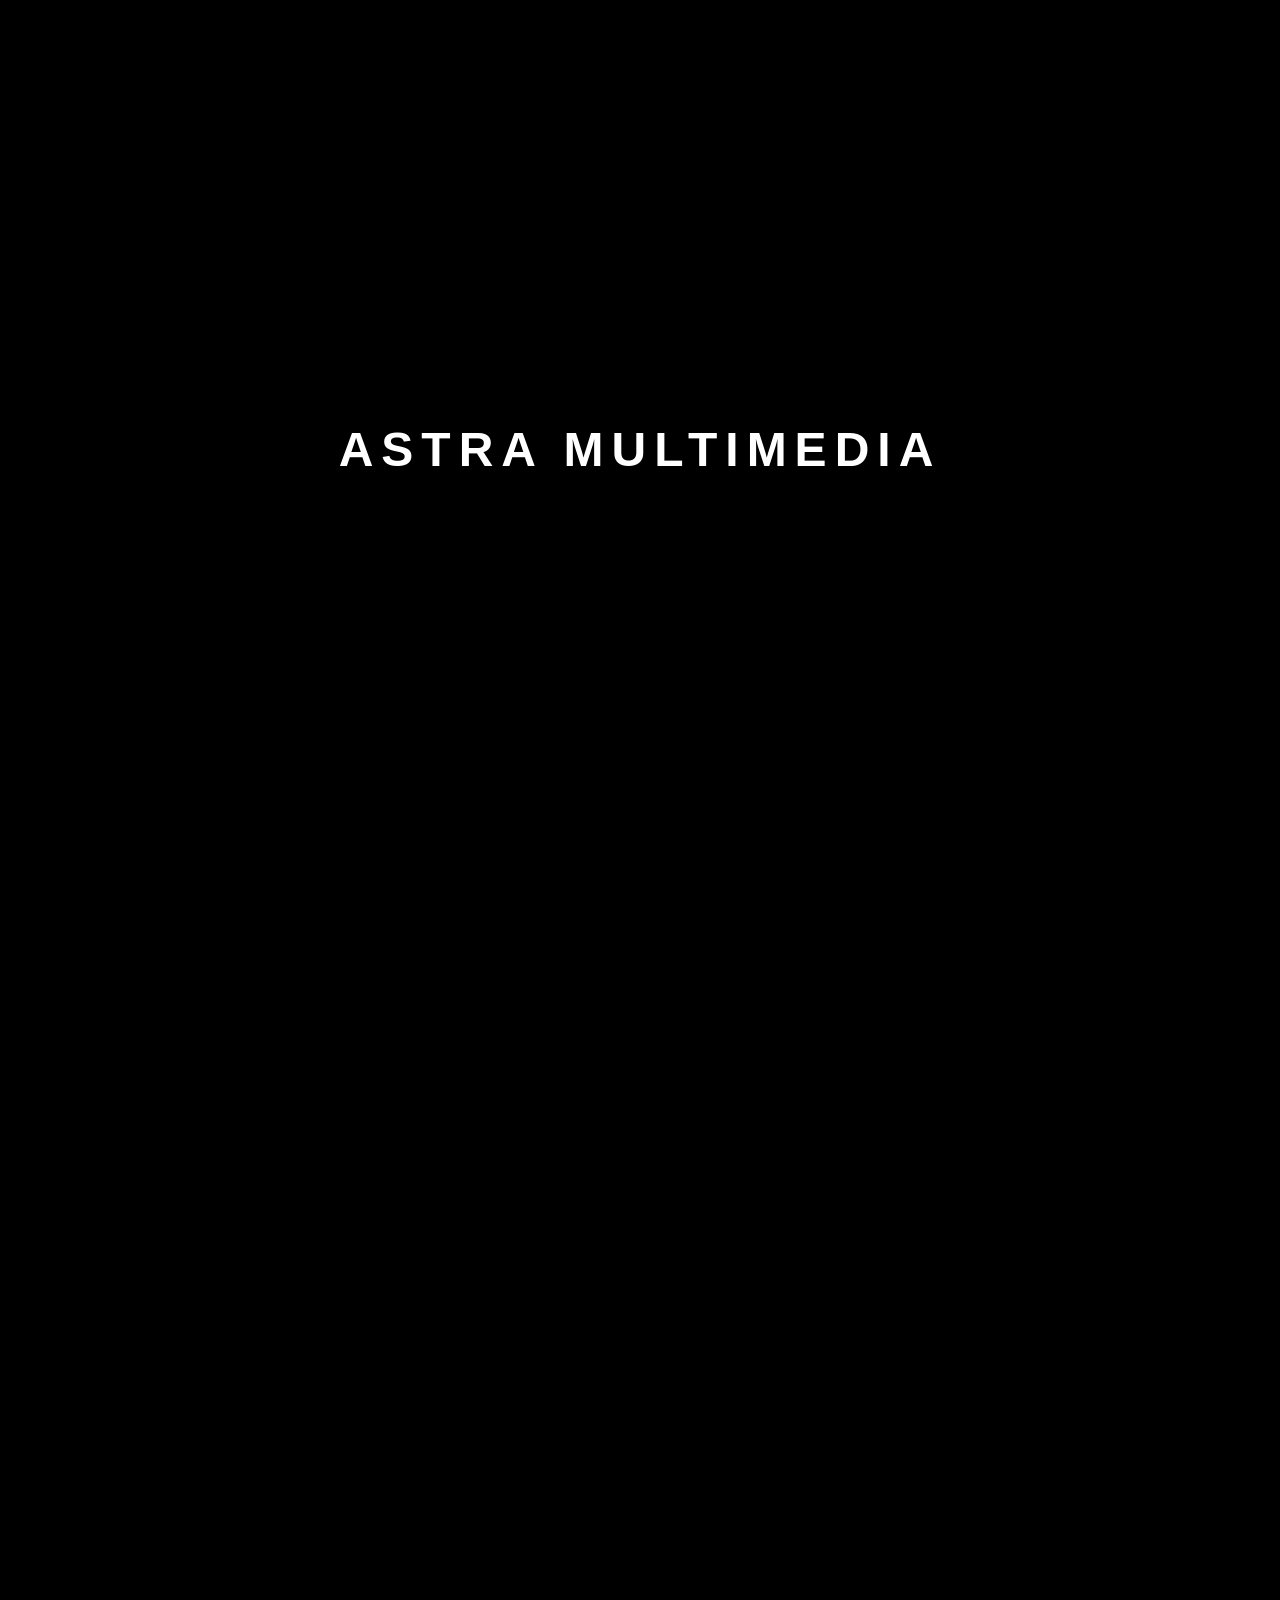
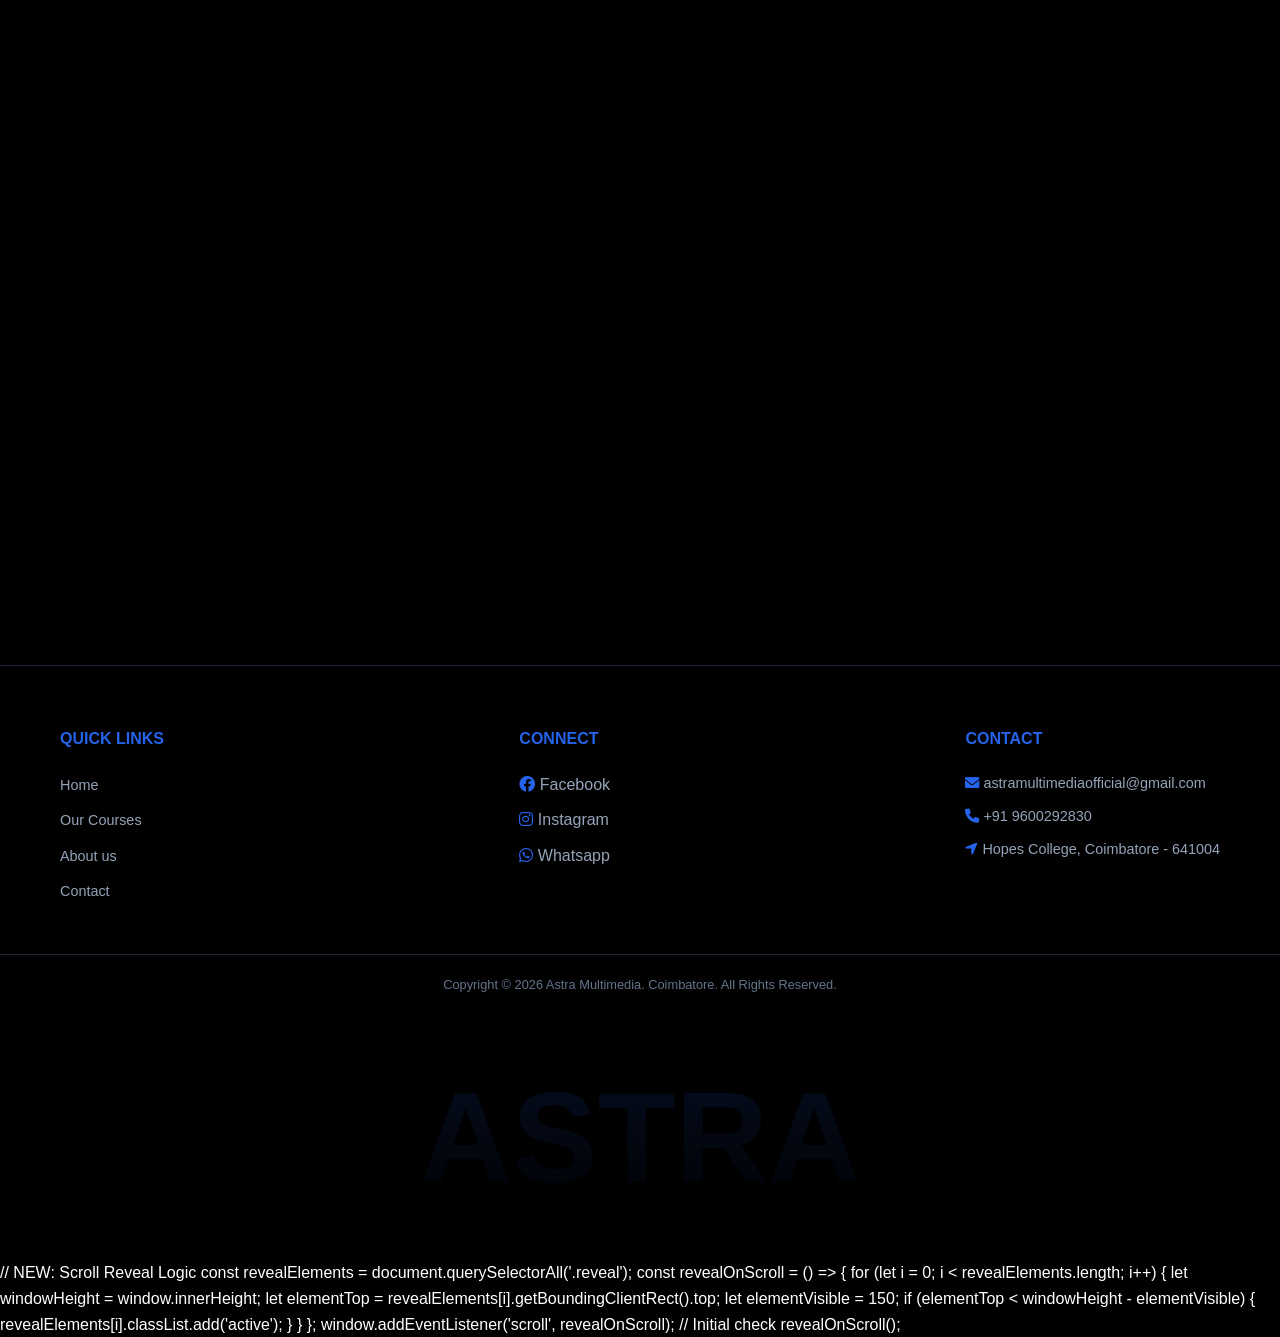
==== index.html @ 5708b067 "Update index.html" ====
<!DOCTYPE html>
<html lang="en">
<head>
    <meta charset="UTF-8">
    <meta name="viewport" content="width=device-width, initial-scale=1.0">
    <title>Astra Multimedia | Home</title>
    <link rel="stylesheet" href="https://cdnjs.cloudflare.com/ajax/libs/font-awesome/6.0.0/css/all.min.css">
    
    <style>
        /* --- 1. CORE THEME & SPLASH --- */
        #splash-screen {
            position: fixed; top: 0; left: 0; width: 100%; height: 100vh;
            background-color: #000; display: flex; justify-content: center;
            align-items: center; z-index: 10000; transition: 0.8s;
        }
        .splash-name {
            color: #fff; font-size: 3rem; font-weight: 900;
            letter-spacing: 8px; text-transform: uppercase;
            animation: pulse 1.5s infinite;
        }
        @keyframes pulse {
            0% { transform: scale(1); opacity: 1; }
            50% { transform: scale(1.05); opacity: 0.7; }
            100% { transform: scale(1); opacity: 1; }
        }
        .splash-hidden { opacity: 0; visibility: hidden; }
        
        * { margin: 0; padding: 0; box-sizing: border-box; font-family: 'Inter', sans-serif; }
        body { background-color: #000; color: #fff; overflow-x: hidden; line-height: 1.6; }

        /* NEW ANIMATION: Dynamic Starfield Background */
        body::before {
            content: "";
            position: fixed; top: 0; left: 0; width: 100%; height: 100%;
            background: radial-gradient(circle at 50% 50%, rgba(37, 99, 235, 0.05), transparent);
            z-index: -1;
        }

         /* --- 2. REGISTRATION MODAL --- */
        #registration-modal {
            position: fixed; top: 0; left: 0; width: 100%; height: 100%;
            background: rgba(0, 0, 0, 0.85);
            display: flex; justify-content: center; align-items: center;
            z-index: 9000; opacity: 0; visibility: hidden;
            transition: 0.5s ease; backdrop-filter: blur(10px);
        }

        #registration-modal.show { opacity: 1; visibility: visible; }

        .modal-content {
            position: relative; background: rgba(10, 10, 10, 0.95);
            padding: 40px; border-radius: 25px; border: 1px solid rgba(37, 99, 235, 0.4);
            width: 95%; max-width: 420px; box-shadow: 0 0 50px rgba(37, 99, 235, 0.3);
            max-height: 90vh; overflow-y: auto; text-align: center;
        }

        .close-modal { position: absolute; top: 20px; right: 20px; color: #fff; font-size: 1.5rem; cursor: pointer; transition: 0.3s; z-index: 100; }
        .close-modal:hover { color: #2563eb; transform: rotate(90deg); }

        .modal-content h2 { text-transform: uppercase; letter-spacing: 2px; font-size: 1.8rem; margin-bottom: 5px; color: #fff; }
        .modal-content .subtitle { color: #2563eb; font-size: 0.8rem; font-weight: bold; margin-bottom: 25px; text-transform: uppercase; }
        
        .input-group { margin-bottom: 18px; text-align: left; }
        .input-group label { display: block; margin-bottom: 8px; font-size: 0.75rem; color: #888; text-transform: uppercase; letter-spacing: 1px; }
        .input-group input, .input-group select { width: 100%; padding: 14px; background: rgba(255, 255, 255, 0.05); border: 1px solid rgba(255, 255, 255, 0.1); color: #fff; border-radius: 12px; outline: none; transition: 0.3s; }
        .input-group input:focus, .input-group select:focus { border-color: #2563eb; background: rgba(37, 99, 235, 0.05); }

        .btn-reg { width: 100%; padding: 16px; background: #2563eb; color: white; border: none; border-radius: 12px; font-weight: bold; text-transform: uppercase; cursor: pointer; margin-top: 10px; transition: 0.4s; }
        .btn-reg:hover { background: #1d4ed8; transform: translateY(-2px); box-shadow: 0 6px 20px rgba(37, 99, 235, 0.5); }
        .btn-reg:disabled { background: #555; cursor: not-allowed; }

        /* --- 3. NAVIGATION & DROPDOWN --- */
        nav {
            display: flex; justify-content: space-between; align-items: center;
            padding: 0.2rem 4rem; background: rgba(2, 8, 23, 0.95); position: sticky; top: 0; z-index: 1000;
            border-bottom: 1px solid rgba(37, 99, 235, 0.2);
            backdrop-filter: blur(10px);
        }
        .logo img { height: 60px; width: auto; display: block; transition: transform 0.3s ease; }
        .logo img:hover { transform: scale(1.05) rotate(-2deg); }

        .nav-links { display: flex; list-style: none; gap: 2rem; align-items: center; }
        .nav-links a { text-decoration: none; color: #fff; font-size: 0.85rem; font-weight: 600; text-transform: uppercase; transition: 0.3s; position: relative; }
        .nav-links a::after { content: ''; position: absolute; width: 0; height: 2px; bottom: -5px; left: 0; background-color: #2563eb; transition: 0.3s; }
        .nav-links a:hover { color: #2563eb; }
        .nav-links a:hover::after { width: 100%; }

        .dropdown-container { position: relative; }
        .dropdown-menu {
            position: absolute; top: 100%; left: 0; list-style: none;
            background-color: #020817; min-width: 260px; 
            box-shadow: 0 10px 30px rgba(0,0,0,0.8), 0 0 20px rgba(37, 99, 235, 0.1);
            border: 1px solid rgba(37, 99, 235, 0.3); border-radius: 8px;
            padding: 15px 0; z-index: 2000;
            opacity: 0; visibility: hidden; transform: translateY(10px);
            transition: all 0.3s cubic-bezier(0.68, -0.55, 0.265, 1.55);
        }
        .dropdown-container:hover .dropdown-menu {
            opacity: 1; visibility: visible; transform: translateY(0);
        }
        .dropdown-menu li a { padding: 10px 25px; font-size: 0.8rem; text-transform: none; letter-spacing: 0.5px; border-bottom: 1px solid rgba(255,255,255,0.05); display: block; }
        .dropdown-menu li a:hover { background-color: rgba(37, 99, 235, 0.1); color: #2563eb; padding-left: 30px; }
        .dropdown-header { color: #2563eb; font-size: 0.7rem; font-weight: 900; padding: 5px 25px; text-transform: uppercase; letter-spacing: 2px; margin-top: 10px; }

        .btn-touch { background: #2563eb; color: #fff; padding: 0.6rem 1.4rem; border-radius: 50px; text-decoration: none; font-size: 0.75rem; font-weight: bold; transition: 0.4s; box-shadow: 0 0 15px rgba(37, 99, 235, 0.3); }
        .btn-touch:hover { background: #1d4ed8; box-shadow: 0 0 25px rgba(37, 99, 235, 0.6); transform: scale(1.05); }

        /* --- 4. HERO SECTION --- */
        .hero-section {
            padding: 80px 6%; display: flex; align-items: center; gap: 50px;
            background: radial-gradient(circle at top right, #1e1b4b, #000);
            animation: fadeIn 1.5s ease-out;
        }
        @keyframes fadeIn { from { opacity: 0; } to { opacity: 1; } }
        .hero-content h1 span { color: #2563eb; text-shadow: 0 0 10px rgba(37, 99, 235, 0.5); } 

        /* --- 5. MARQUEE (PAUSE ON HOVER) --- */
        .course-marquee {
            width: 100%; background: #2563eb; color: white; padding: 15px 0;
            overflow: hidden; white-space: nowrap; position: relative;
            display: flex; align-items: center;
            box-shadow: 0 0 30px rgba(37, 99, 235, 0.4);
        }
        .marquee-content { display: inline-block; animation: scroll 25s linear infinite; }
        .marquee-content a { 
            text-decoration: none; color: inherit; font-weight: bold; 
            font-size: 1.1rem; text-transform: uppercase; padding: 0 40px; 
            display: inline-block; transition: 0.3s;
        }
        .marquee-content a:hover { text-shadow: 0 0 10px rgba(255,255,255,0.8); transform: scale(1.1); }
        .course-marquee:hover .marquee-content { animation-play-state: paused; }

        @keyframes scroll {
            from { transform: translateX(0); }
            to { transform: translateX(-50%); }
        }

        /* --- 6. STEPS SECTION --- */
        .steps-section { padding: 80px 6%; text-align: center; background: #000; }
        .steps-section h2 { font-size: 3rem; margin-bottom: 15px; }
        .steps-section h2 span { color: #2563eb; }
        .steps-subtitle { color: #94a3b8; margin-bottom: 60px; max-width: 700px; margin-inline: auto; }
        .steps-grid { display: grid; grid-template-columns: repeat(3, 1fr); gap: 30px; }
        
        .step-card { 
            background: #0a0a0a; padding: 40px 30px; border-radius: 20px; 
            border: 1px solid #1e293b; transition: 0.4s; text-align: left;
            position: relative; overflow: hidden;
        }
        .step-card::before {
            content: ""; position: absolute; top: -50%; left: -50%; width: 200%; height: 200%;
            background: radial-gradient(circle, rgba(37, 99, 235, 0.1) 0%, transparent 70%);
            opacity: 0; transition: 0.5s;
        }
        .step-card:hover::before { opacity: 1; }
        .step-card:hover { border-color: #2563eb; transform: translateY(-10px); background: #020817; box-shadow: 0 10px 30px rgba(37, 99, 235, 0.1); }
        .step-icon { width: 60px; height: 60px; background: rgba(37, 99, 235, 0.1); border-radius: 12px; display: flex; align-items: center; justify-content: center; margin-bottom: 25px; color: #2563eb; font-size: 1.8rem; transition: 0.3s; }
        .step-card:hover .step-icon { background: #2563eb; color: #fff; transform: rotateY(360deg); }

        .button-container { display: flex; gap: 15px; justify-content: center; padding: 40px 0; }
        .btn { text-decoration: none; padding: 12px 24px; border-radius: 8px; font-weight: 600; transition: 0.3s; }
        .btn-secondary { background-color: #1e293b; color: #fff; }
        .btn-primary { background-color: #2563eb; color: white; }
        .btn:hover { transform: translateY(-3px); box-shadow: 0 10px 20px rgba(37, 99, 235, 0.3); }

        /* --- 7. ACHIEVEMENTS --- */
        .achievements-section {
            padding: 80px 6%; background: #020817; display: flex; justify-content: space-around;
            align-items: center; text-align: center; flex-wrap: wrap; gap: 40px;
            border-top: 1px solid rgba(37, 99, 235, 0.1); border-bottom: 1px solid rgba(37, 99, 235, 0.1);
        }
        .achievement-item { flex: 1; min-width: 200px; transition: 0.3s; }
        .achievement-icon {
            width: 70px; height: 70px; background: rgba(37, 99, 235, 0.2); border: 1px solid #2563eb;
            border-radius: 50%; display: flex; align-items: center; justify-content: center;
            margin: 0 auto 20px; color: #2563eb; font-size: 1.8rem; transition: 0.4s;
        }
        .achievement-item:hover .achievement-icon { background: #2563eb; color: #fff; transform: scale(1.1) rotate(15deg); box-shadow: 0 0 20px #2563eb; }
        .achievement-number { font-size: 3.5rem; font-weight: 900; color: #fff; display: block; line-height: 1; margin-bottom: 5px; }
        .achievement-label { font-size: 0.9rem; text-transform: uppercase; color: #2563eb; font-weight: 700; letter-spacing: 2px; }

        /* --- 8. WHY CHOOSE ASTRA --- */
        .why-astra-section { padding: 80px 6%; background: #000; text-align: center; }
        .why-astra-section h2 { font-size: 3rem; margin-bottom: 50px; }
        .why-astra-section h2 span { color: #2563eb; }
        .why-grid { display: grid; grid-template-columns: repeat(auto-fit, minmax(200px, 1fr)); gap: 25px; }
        .why-card { background: rgba(37, 99, 235, 0.05); border: 1px solid rgba(37, 99, 235, 0.2); padding: 30px 20px; border-radius: 15px; transition: 0.3s; }
        .why-card:hover { border-color: #2563eb; background: rgba(37, 99, 235, 0.15); transform: translateY(-10px) scale(1.05); }
        .why-card i { font-size: 2.5rem; color: #2563eb; margin-bottom: 20px; transition: 0.3s; }
        .why-card:hover i { transform: scale(1.2); filter: drop-shadow(0 0 10px #2563eb); }

        /* --- 9. TESTIMONIALS --- */
        .testimonial-section { padding: 80px 6%; text-align: center; background: #020817; }
        .testimonial-grid { display: grid; grid-template-columns: repeat(3, 1fr); gap: 40px; margin-top: 60px; }
        .testi-card { transition: 0.4s; padding: 20px; border-radius: 15px; }
        .testi-card:hover { background: rgba(255,255,255,0.03); transform: scale(1.02); }
        .student-img-container { width: 120px; height: 120px; margin: 0 auto 25px; border-radius: 50%; overflow: hidden; border: 3px solid #2563eb; transition: 0.4s; }
        .testi-card:hover .student-img-container { transform: scale(1.1); box-shadow: 0 0 20px rgba(37, 99, 235, 0.4); }
        .student-img-container img { width: 100%; height: 100%; object-fit: cover; }
        .testi-text { font-size: 1rem; color: #cbd5e1; font-style: italic; margin-bottom: 15px; }
        .stars { color: #fbbf24; font-size: 1.2rem; }

        /* --- 10. FOOTER --- */
        .main-footer { background-color: #000; color: #fff; padding: 60px 0 20px 0; border-top: 1px solid #1e293b; position: relative; overflow: hidden; }
        .footer-container { max-width: 1200px; margin: 0 auto; display: flex; justify-content: space-between; flex-wrap: wrap; padding: 0 20px; }
        .footer-col h4 { margin-bottom: 20px; color: #2563eb; text-transform: uppercase; font-size: 1rem; }
        .footer-col ul { list-style: none; }
        .footer-col ul li { margin-bottom: 10px; }
        .footer-col ul li a { color: #94a3b8; text-decoration: none; font-size: 0.9rem; transition: 0.3s; }
        .footer-col ul li a:hover { color: #fff; padding-left: 5px; }
        .footer-bottom { text-align: center; padding: 20px; border-top: 1px solid #1e293b; margin-top: 40px; color: #64748b; font-size: 0.8rem; }
        .bg-text { font-size: 10vw; font-weight: 900; background: linear-gradient(to bottom, #2563eb, #000); -webkit-background-clip: text; -webkit-text-fill-color: transparent; opacity: 0.15; text-align: center; pointer-events: none; }
        .bg-text-container { width: 100%; margin-top: 20px; }

        /* SCROLL REVEAL ANIMATION */
        .reveal { opacity: 0; transform: translateY(30px); transition: 0.8s all ease; }
        .reveal.active { opacity: 1; transform: translateY(0); }

        @media (max-width: 768px) {
            .steps-grid, .testimonial-grid { grid-template-columns: 1fr; }
            nav { padding: 1rem; flex-direction: column; }
            .nav-links { gap: 1rem; margin-top: 10px; flex-wrap: wrap; justify-content: center; }
        }
    </style>
</head>
<body>

    <div id="splash-screen">
        <div class="splash-name">ASTRA MULTIMEDIA</div>
    </div>
 <div id="registration-modal">
        <div class="modal-content" id="modal-box">
            <i class="fas fa-times close-modal" onclick="closeModal()"></i>
            <div id="form-container">
                <h2>Join Astra</h2>
                <p class="subtitle">Secure Your Future In Tech</p>
                <form id="regForm">
                    <div class="input-group">
                        <label>Full Name</label>
                        <input type="text" name="Name" placeholder="Enter your name" required>
                    </div>
                    <div class="input-group">
                        <label>Email Address</label>
                        <input type="email" name="Email" placeholder="name@company.com" required>
                    </div>
                    <div class="input-group">
                        <label>Phone Number</label>
                        <input type="tel" name="Phone" placeholder="+91" required>
                    </div>
                    <div class="input-group">
                        <label>Target Course</label>
                        <select name="Course">
                            <option value="UI/UX Design">UI & UX Design</option>
                            <option value="Graphic Design">Graphic Design</option>
                            <option value="VFX Production">VFX Production</option>
                            <option value="Animation">2D & 3D Animation</option>
                            <option value="Web Development">Web Development</option>
                        </select>
                    </div>
                    <button type="submit" class="btn-reg" id="submit-btn">Confirm Registration</button>
                </form>
            </div>
        </div>
    </div>

    <nav>
        <div class="logo"><img src="logo.png" alt="Astra Logo"></div>
        <ul class="nav-links">
            <li><a href="Home.html">Home</a></li>
            <li class="dropdown-container">
                <a href="Our Courses.html">Our Courses <i class="fas fa-chevron-down" style="font-size: 0.7rem; margin-left: 5px;"></i></a>
                <ul class="dropdown-menu">
                    <div class="dropdown-header">Creative Courses</div>
                    <li><a href="courses.html">2D & 3D Animation</a></li>
                    <li><a href="courses.html">Graphic Design</a></li>
                    <li><a href="courses.html">UI/UX Design</a></li>
                    <li><a href="courses.html">VFX & Compositing</a></li>
                    <li><a href="courses.html">Video Editing</a></li>
                    <li><a href="courses.html">Digital Marketing</a></li>
                    
                    <div class="dropdown-header">IT Courses</div>
                    <li><a href="courses.html">Front-End Development</a></li>
                    <li><a href="courses.html">Back-End Development</a></li>
                </ul>
            </li>
            <li><a href="Mentor.html">Mentors</a></li>
            <li><a href="AboutUs.html">About Us</a></li>
        </ul>
        <a href="contact.html" class="btn-touch">GET IN TOUCH</a>
    </nav>
   
    <section class="steps-section reveal">
        <h2>Master the Craft in <span>3 Simple</span> Steps</h2>
        <p class="steps-subtitle">Industry-aligned training, expert-led studios, and a direct path to your creative career.</p>
        
        <div class="course-marquee">
            <div class="marquee-content">
                <a href="courses.html">Graphic Design</a> 
                <a href="courses.html">UI/UX Design</a> 
                <a href="courses.html">2D Animation</a> 
                <a href="courses.html">VFX</a> 
                <a href="courses.html">Digital Marketing</a> 
                <a href="courses.html">3D Animation</a> 
                <a href="courses.html">Video Editing</a>
                <a href="courses.html">Front-end development</a> 
                <a href="courses.html">Back-end development</a> 
                <a href="courses.html">Graphic Design</a> 
                <a href="courses.html">UI/UX Design</a> 
                <a href="courses.html">2D Animation</a> 
                <a href="courses.html">VFX</a> 
             </div>
        </div>

        <div class="steps-grid" style="margin-top: 60px;">
            <div class="step-card">
                <div class="step-icon"><i class="fas fa-user-plus"></i></div>
                <h3>Apply to Us</h3>
                <p>Submit your application to begin your journey with Coimbatore's leading multimedia academy.</p>
            </div>
            <div class="step-card">
                <div class="step-icon"><i class="fas fa-id-card"></i></div>
                <h3>Get Enrolled</h3>
                <p>Complete registration and get immediate access to our high-end studio facilities and AI lab.</p>
            </div>
            <div class="step-card">
                <div class="step-icon"><i class="fas fa-rocket"></i></div>
                <h3>Start Learning</h3>
                <p>Unlock your potential with industry projects and personalized mentorship from experts.</p>
            </div>
        </div>
    </section>

    <div class="button-container reveal">
        <a href="index.html" class="btn btn-secondary">Home</a>
        <a href="courses.html" class="btn btn-primary">
            View Our Courses <i class="fas fa-arrow-right"></i>
        </a>
    </div>

    <section class="achievements-section reveal">
        <div class="achievement-item">
            <div class="achievement-icon"><i class="fas fa-user-tie"></i></div>
            <span class="achievement-number">16</span>
            <span class="achievement-label">Specialists</span>
        </div>
        <div class="achievement-item">
            <div class="achievement-icon"><i class="fas fa-users"></i></div>
            <span class="achievement-number">1256</span>
            <span class="achievement-label">Happy Students</span>
        </div>
        <div class="achievement-item">
            <div class="achievement-icon"><i class="fas fa-briefcase"></i></div>
            <span class="achievement-number">27</span>
            <span class="achievement-label">Studio Projects</span>
        </div>
        <div class="achievement-item">
            <div class="achievement-icon"><i class="fas fa-trophy"></i></div>
            <span class="achievement-number">14</span>
            <span class="achievement-label">Awards Won</span>
        </div>
    </section>

    <section class="why-astra-section reveal">
        <h2>Why <span>Choose Astra?</span></h2>
        <div class="why-grid">
            <div class="why-card">
                <i class="fas fa-user-tie"></i>
                <h4>Industry Expert Trainers</h4>
            </div>
            <div class="why-card">
                <i class="fas fa-laptop-code"></i>
                <h4>Live Practical Projects</h4>
            </div>
            <div class="why-card">
                <i class="fas fa-check-double"></i>
                <h4>100% Placement Provided</h4>
            </div>
            <div class="why-card">
                <i class="fas fa-calendar-alt"></i>
                <h4>Flexible Class Timings</h4>
            </div>
            <div class="why-card">
                <i class="fas fa-desktop"></i>
                <h4>Online & Offline Classes</h4>
            </div>
        </div>
    </section>

    <section class="testimonial-section reveal">
        <h2>What Our <span>Students Say</span></h2>
        <div class="testimonial-grid">
            <div class="testi-card">
                <div class="student-img-container"><img src="student1.jpg" alt="Student"></div>
                <p class="testi-text">"The best place to learn UI/UX. The mentors are actually from the industry!"</p>
                <div class="stars"><i class="fas fa-star"></i><i class="fas fa-star"></i><i class="fas fa-star"></i><i class="fas fa-star"></i><i class="fas fa-star"></i></div>
            </div>
            <div class="testi-card">
                <div class="student-img-container"><img src="student2.jpg" alt="Student"></div>
                <p class="testi-text">"Astra helped me land my first job as a 3D Animator. Forever grateful!"</p>
                <div class="stars"><i class="fas fa-star"></i><i class="fas fa-star"></i><i class="fas fa-star"></i><i class="fas fa-star"></i><i class="fas fa-star"></i></div>
            </div>
            <div class="testi-card">
                <div class="student-img-container"><img src="student3.jpg" alt="Student"></div>
                <p class="testi-text">"High-end workstations and great environment. 10/10 recommendation."</p>
                <div class="stars"><i class="fas fa-star"></i><i class="fas fa-star"></i><i class="fas fa-star"></i><i class="fas fa-star"></i><i class="fas fa-star"></i></div>
            </div>
        </div>
    </section>

    <footer class="main-footer">
        <div class="footer-container">
            <div class="footer-col">
                <h4>Quick Links</h4>
                <ul>
                    <li><a href="index.html">Home</a></li>
                    <li><a href="courses.html">Our Courses</a></li>
                    <li><a href="about.html">About us</a></li>
                    <li><a href="contact.html">Contact</a></li>
                </ul>
            </div>
            <div class="footer-col">
                <h4>Connect</h4>
                <div class="social-links">
                    <a href="#" style="color:#94a3b8; text-decoration:none; display:block; margin-bottom:10px;"><i class="fab fa-facebook" style="color:#2563eb;"></i> Facebook</a>
                    <a href="#" style="color:#94a3b8; text-decoration:none; display:block; margin-bottom:10px;"><i class="fab fa-instagram" style="color:#2563eb;"></i> Instagram</a>
                    <a href="#" style="color:#94a3b8; text-decoration:none; display:block; margin-bottom:10px;"><i class="fab fa-whatsapp" style="color:#2563eb;"></i> Whatsapp</a>
                </div>
            </div>
            <div class="footer-col">
                <h4>Contact</h4>
                <p style="font-size:0.9rem; color:#94a3b8;"><i class="fas fa-envelope" style="color:#2563eb;"></i> astramultimediaofficial@gmail.com</p>
                <p style="font-size:0.9rem; color:#94a3b8; margin-top:10px;"><i class="fas fa-phone" style="color:#2563eb;"></i> +91 9600292830</p>
                <p style="font-size:0.9rem; color:#94a3b8; margin-top:10px;"><i class="fas fa-location-arrow" style="color:#2563eb;"></i> Hopes College, Coimbatore - 641004</p>
            </div>
        </div>
        <div class="footer-bottom">
            <p>Copyright © 2026 Astra Multimedia. Coimbatore. All Rights Reserved.</p>
        </div>
        <div class="bg-text-container"><h1 class="bg-text">ASTRA</h1></div>
    </footer>

    <script>
        // Splash Screen Logic
        const splash = document.getElementById('splash-screen');
        const modal = document.getElementById('registration-modal');
        const regForm = document.getElementById('regForm');
        const submitBtn = document.getElementById('submit-btn');
        const formContainer = document.getElementById('form-container');
        let autoCloseTimer;
        const scriptURL = 'const scriptURL = 'https://script.google.com/macros/s/AKfycbwhc6L7SBf-1JglPPzQY_kTg-lS6Wpl7L7ZzChpkc0n3w-qU4hj7SDolh0mbWaPMZG8LQ/exec';

        window.addEventListener('load', () => {
            setTimeout(() => {
                splash.classList.add('splash-hidden');
                setTimeout(() => {
                    modal.classList.add('show');
                    startTimer();
                }, 500); 
            }, 1200);
        });

        function startTimer() {
            autoCloseTimer = setTimeout(() => { closeModal(); }, 5000);
        }

        function stopTimer() {
            if (autoCloseTimer) {
                clearTimeout(autoCloseTimer);
                console.log("Timer stopped: User interacting.");
            }
        }

        regForm.addEventListener('mousedown', stopTimer);
        regForm.addEventListener('keydown', stopTimer);

        function closeModal() {
            modal.classList.remove('show');
        }

        // --- GOOGLE SHEETS SUBMISSION LOGIC ---
        regForm.addEventListener('submit', e => {
            e.preventDefault();
            stopTimer(); // Ensure it doesn't close while sending
            submitBtn.disabled = true;
            submitBtn.innerHTML = "Processing...";

            fetch(scriptURL, { method: 'POST', body: new FormData(regForm)})
                .then(response => {
                    formContainer.innerHTML = `
                        <div style="padding: 20px;">
                            <i class="fas fa-check-circle" style="font-size: 4rem; color: #2563eb; margin-bottom: 20px;"></i>
                            <h2>Thank You!</h2>
                            <p>Your registration is successful. Our team will contact you soon.</p>
                            <button onclick="closeModal()" class="btn-reg" style="margin-top:20px;">Close</button>
                        </div>
                    `;
                    // Auto close modal after 3 seconds of success
                    setTimeout(closeModal, 4000);
                })
                .catch(error => {
                    alert('Error!', error.message);
                    submitBtn.disabled = false;
                    submitBtn.innerHTML = "Confirm Registration";
                });
        });

        const revealElements = document.querySelectorAll('.reveal');
        const revealOnScroll = () => {
            revealElements.forEach(el => {
                if (el.getBoundingClientRect().top < window.innerHeight - 150) el.classList.add('active');
            });
        };
        window.addEventListener('scroll', revealOnScroll);
        revealOnScroll();
    </script>


        // NEW: Scroll Reveal Logic
        const revealElements = document.querySelectorAll('.reveal');
        const revealOnScroll = () => {
            for (let i = 0; i < revealElements.length; i++) {
                let windowHeight = window.innerHeight;
                let elementTop = revealElements[i].getBoundingClientRect().top;
                let elementVisible = 150;
                if (elementTop < windowHeight - elementVisible) {
                    revealElements[i].classList.add('active');
                }
            }
        };
        window.addEventListener('scroll', revealOnScroll);
        // Initial check
        revealOnScroll();
    </script>
</body>
</html>
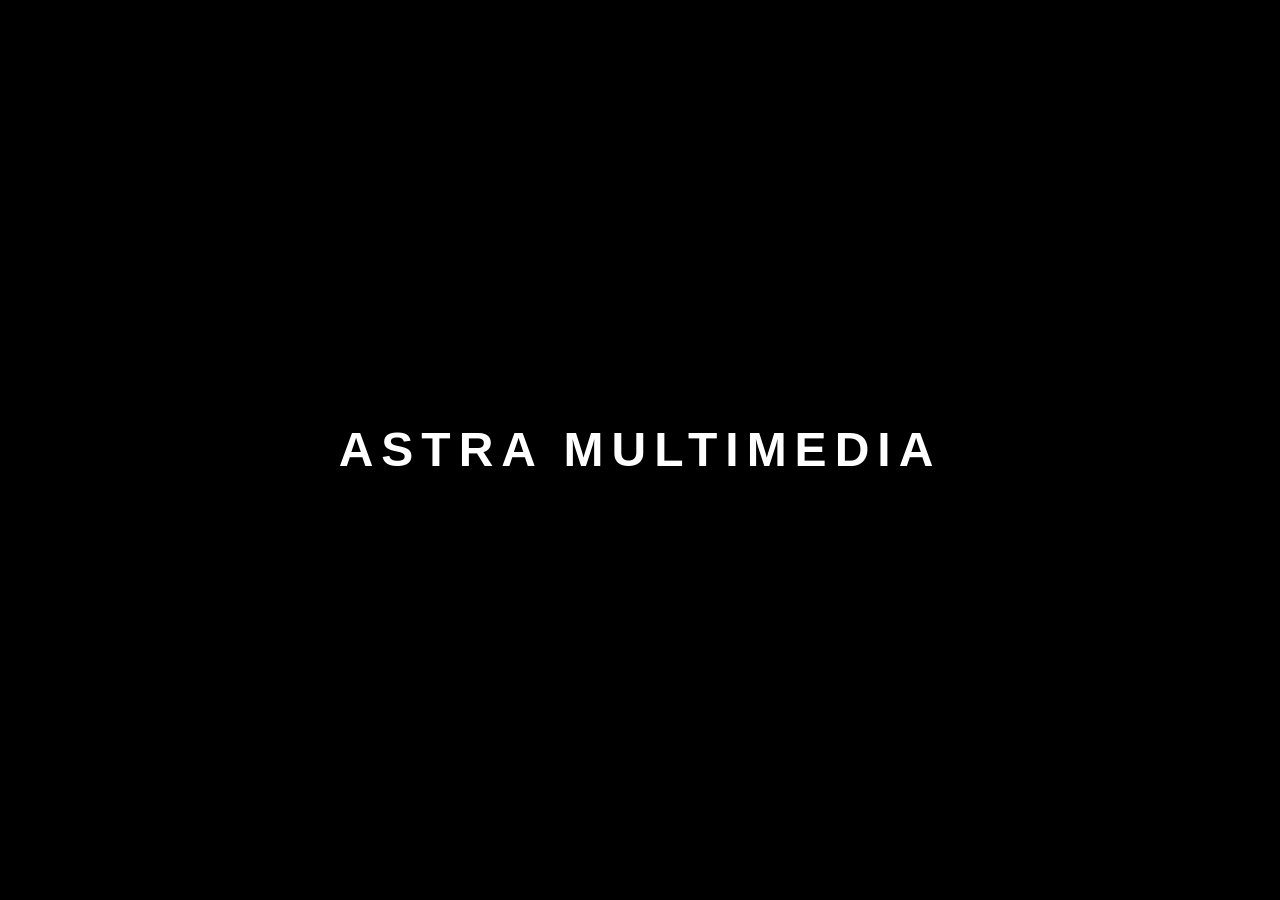
==== commit eeabe3cf: "Update index.html" ====
--- a/index.html
+++ b/index.html
@@ -28,7 +28,6 @@
         * { margin: 0; padding: 0; box-sizing: border-box; font-family: 'Inter', sans-serif; }
         body { background-color: #000; color: #fff; overflow-x: hidden; line-height: 1.6; }
 
-        /* NEW ANIMATION: Dynamic Starfield Background */
         body::before {
             content: "";
             position: fixed; top: 0; left: 0; width: 100%; height: 100%;
@@ -36,7 +35,7 @@
             z-index: -1;
         }
 
-         /* --- 2. REGISTRATION MODAL --- */
+        /* --- 2. REGISTRATION MODAL --- */
         #registration-modal {
             position: fixed; top: 0; left: 0; width: 100%; height: 100%;
             background: rgba(0, 0, 0, 0.85);
@@ -69,158 +68,32 @@
         .btn-reg:hover { background: #1d4ed8; transform: translateY(-2px); box-shadow: 0 6px 20px rgba(37, 99, 235, 0.5); }
         .btn-reg:disabled { background: #555; cursor: not-allowed; }
 
-        /* --- 3. NAVIGATION & DROPDOWN --- */
+        /* --- 3. NAVIGATION --- */
         nav {
             display: flex; justify-content: space-between; align-items: center;
             padding: 0.2rem 4rem; background: rgba(2, 8, 23, 0.95); position: sticky; top: 0; z-index: 1000;
-            border-bottom: 1px solid rgba(37, 99, 235, 0.2);
-            backdrop-filter: blur(10px);
-        }
-        .logo img { height: 60px; width: auto; display: block; transition: transform 0.3s ease; }
-        .logo img:hover { transform: scale(1.05) rotate(-2deg); }
-
+            border-bottom: 1px solid rgba(37, 99, 235, 0.2); backdrop-filter: blur(10px);
+        }
+        .logo img { height: 60px; width: auto; display: block; }
         .nav-links { display: flex; list-style: none; gap: 2rem; align-items: center; }
-        .nav-links a { text-decoration: none; color: #fff; font-size: 0.85rem; font-weight: 600; text-transform: uppercase; transition: 0.3s; position: relative; }
-        .nav-links a::after { content: ''; position: absolute; width: 0; height: 2px; bottom: -5px; left: 0; background-color: #2563eb; transition: 0.3s; }
+        .nav-links a { text-decoration: none; color: #fff; font-size: 0.85rem; font-weight: 600; text-transform: uppercase; transition: 0.3s; }
         .nav-links a:hover { color: #2563eb; }
-        .nav-links a:hover::after { width: 100%; }
-
-        .dropdown-container { position: relative; }
-        .dropdown-menu {
-            position: absolute; top: 100%; left: 0; list-style: none;
-            background-color: #020817; min-width: 260px; 
-            box-shadow: 0 10px 30px rgba(0,0,0,0.8), 0 0 20px rgba(37, 99, 235, 0.1);
-            border: 1px solid rgba(37, 99, 235, 0.3); border-radius: 8px;
-            padding: 15px 0; z-index: 2000;
-            opacity: 0; visibility: hidden; transform: translateY(10px);
-            transition: all 0.3s cubic-bezier(0.68, -0.55, 0.265, 1.55);
-        }
-        .dropdown-container:hover .dropdown-menu {
-            opacity: 1; visibility: visible; transform: translateY(0);
-        }
-        .dropdown-menu li a { padding: 10px 25px; font-size: 0.8rem; text-transform: none; letter-spacing: 0.5px; border-bottom: 1px solid rgba(255,255,255,0.05); display: block; }
-        .dropdown-menu li a:hover { background-color: rgba(37, 99, 235, 0.1); color: #2563eb; padding-left: 30px; }
-        .dropdown-header { color: #2563eb; font-size: 0.7rem; font-weight: 900; padding: 5px 25px; text-transform: uppercase; letter-spacing: 2px; margin-top: 10px; }
-
-        .btn-touch { background: #2563eb; color: #fff; padding: 0.6rem 1.4rem; border-radius: 50px; text-decoration: none; font-size: 0.75rem; font-weight: bold; transition: 0.4s; box-shadow: 0 0 15px rgba(37, 99, 235, 0.3); }
-        .btn-touch:hover { background: #1d4ed8; box-shadow: 0 0 25px rgba(37, 99, 235, 0.6); transform: scale(1.05); }
-
-        /* --- 4. HERO SECTION --- */
-        .hero-section {
-            padding: 80px 6%; display: flex; align-items: center; gap: 50px;
-            background: radial-gradient(circle at top right, #1e1b4b, #000);
-            animation: fadeIn 1.5s ease-out;
-        }
-        @keyframes fadeIn { from { opacity: 0; } to { opacity: 1; } }
-        .hero-content h1 span { color: #2563eb; text-shadow: 0 0 10px rgba(37, 99, 235, 0.5); } 
-
-        /* --- 5. MARQUEE (PAUSE ON HOVER) --- */
-        .course-marquee {
-            width: 100%; background: #2563eb; color: white; padding: 15px 0;
-            overflow: hidden; white-space: nowrap; position: relative;
-            display: flex; align-items: center;
-            box-shadow: 0 0 30px rgba(37, 99, 235, 0.4);
-        }
-        .marquee-content { display: inline-block; animation: scroll 25s linear infinite; }
-        .marquee-content a { 
-            text-decoration: none; color: inherit; font-weight: bold; 
-            font-size: 1.1rem; text-transform: uppercase; padding: 0 40px; 
-            display: inline-block; transition: 0.3s;
-        }
-        .marquee-content a:hover { text-shadow: 0 0 10px rgba(255,255,255,0.8); transform: scale(1.1); }
-        .course-marquee:hover .marquee-content { animation-play-state: paused; }
-
-        @keyframes scroll {
-            from { transform: translateX(0); }
-            to { transform: translateX(-50%); }
-        }
-
-        /* --- 6. STEPS SECTION --- */
-        .steps-section { padding: 80px 6%; text-align: center; background: #000; }
+        .btn-touch { background: #2563eb; color: #fff; padding: 0.6rem 1.4rem; border-radius: 50px; text-decoration: none; font-size: 0.75rem; font-weight: bold; }
+
+        /* --- 4. SECTIONS & MARQUEE --- */
+        .steps-section { padding: 80px 6%; text-align: center; }
         .steps-section h2 { font-size: 3rem; margin-bottom: 15px; }
         .steps-section h2 span { color: #2563eb; }
-        .steps-subtitle { color: #94a3b8; margin-bottom: 60px; max-width: 700px; margin-inline: auto; }
+        .course-marquee { width: 100%; background: #2563eb; color: white; padding: 15px 0; overflow: hidden; white-space: nowrap; margin: 40px 0; }
+        .marquee-content { display: inline-block; animation: scroll 25s linear infinite; }
+        .marquee-content a { text-decoration: none; color: inherit; font-weight: bold; font-size: 1.1rem; padding: 0 40px; display: inline-block; }
+        @keyframes scroll { from { transform: translateX(0); } to { transform: translateX(-50%); } }
         .steps-grid { display: grid; grid-template-columns: repeat(3, 1fr); gap: 30px; }
-        
-        .step-card { 
-            background: #0a0a0a; padding: 40px 30px; border-radius: 20px; 
-            border: 1px solid #1e293b; transition: 0.4s; text-align: left;
-            position: relative; overflow: hidden;
-        }
-        .step-card::before {
-            content: ""; position: absolute; top: -50%; left: -50%; width: 200%; height: 200%;
-            background: radial-gradient(circle, rgba(37, 99, 235, 0.1) 0%, transparent 70%);
-            opacity: 0; transition: 0.5s;
-        }
-        .step-card:hover::before { opacity: 1; }
-        .step-card:hover { border-color: #2563eb; transform: translateY(-10px); background: #020817; box-shadow: 0 10px 30px rgba(37, 99, 235, 0.1); }
-        .step-icon { width: 60px; height: 60px; background: rgba(37, 99, 235, 0.1); border-radius: 12px; display: flex; align-items: center; justify-content: center; margin-bottom: 25px; color: #2563eb; font-size: 1.8rem; transition: 0.3s; }
-        .step-card:hover .step-icon { background: #2563eb; color: #fff; transform: rotateY(360deg); }
-
-        .button-container { display: flex; gap: 15px; justify-content: center; padding: 40px 0; }
-        .btn { text-decoration: none; padding: 12px 24px; border-radius: 8px; font-weight: 600; transition: 0.3s; }
-        .btn-secondary { background-color: #1e293b; color: #fff; }
-        .btn-primary { background-color: #2563eb; color: white; }
-        .btn:hover { transform: translateY(-3px); box-shadow: 0 10px 20px rgba(37, 99, 235, 0.3); }
-
-        /* --- 7. ACHIEVEMENTS --- */
-        .achievements-section {
-            padding: 80px 6%; background: #020817; display: flex; justify-content: space-around;
-            align-items: center; text-align: center; flex-wrap: wrap; gap: 40px;
-            border-top: 1px solid rgba(37, 99, 235, 0.1); border-bottom: 1px solid rgba(37, 99, 235, 0.1);
-        }
-        .achievement-item { flex: 1; min-width: 200px; transition: 0.3s; }
-        .achievement-icon {
-            width: 70px; height: 70px; background: rgba(37, 99, 235, 0.2); border: 1px solid #2563eb;
-            border-radius: 50%; display: flex; align-items: center; justify-content: center;
-            margin: 0 auto 20px; color: #2563eb; font-size: 1.8rem; transition: 0.4s;
-        }
-        .achievement-item:hover .achievement-icon { background: #2563eb; color: #fff; transform: scale(1.1) rotate(15deg); box-shadow: 0 0 20px #2563eb; }
-        .achievement-number { font-size: 3.5rem; font-weight: 900; color: #fff; display: block; line-height: 1; margin-bottom: 5px; }
-        .achievement-label { font-size: 0.9rem; text-transform: uppercase; color: #2563eb; font-weight: 700; letter-spacing: 2px; }
-
-        /* --- 8. WHY CHOOSE ASTRA --- */
-        .why-astra-section { padding: 80px 6%; background: #000; text-align: center; }
-        .why-astra-section h2 { font-size: 3rem; margin-bottom: 50px; }
-        .why-astra-section h2 span { color: #2563eb; }
-        .why-grid { display: grid; grid-template-columns: repeat(auto-fit, minmax(200px, 1fr)); gap: 25px; }
-        .why-card { background: rgba(37, 99, 235, 0.05); border: 1px solid rgba(37, 99, 235, 0.2); padding: 30px 20px; border-radius: 15px; transition: 0.3s; }
-        .why-card:hover { border-color: #2563eb; background: rgba(37, 99, 235, 0.15); transform: translateY(-10px) scale(1.05); }
-        .why-card i { font-size: 2.5rem; color: #2563eb; margin-bottom: 20px; transition: 0.3s; }
-        .why-card:hover i { transform: scale(1.2); filter: drop-shadow(0 0 10px #2563eb); }
-
-        /* --- 9. TESTIMONIALS --- */
-        .testimonial-section { padding: 80px 6%; text-align: center; background: #020817; }
-        .testimonial-grid { display: grid; grid-template-columns: repeat(3, 1fr); gap: 40px; margin-top: 60px; }
-        .testi-card { transition: 0.4s; padding: 20px; border-radius: 15px; }
-        .testi-card:hover { background: rgba(255,255,255,0.03); transform: scale(1.02); }
-        .student-img-container { width: 120px; height: 120px; margin: 0 auto 25px; border-radius: 50%; overflow: hidden; border: 3px solid #2563eb; transition: 0.4s; }
-        .testi-card:hover .student-img-container { transform: scale(1.1); box-shadow: 0 0 20px rgba(37, 99, 235, 0.4); }
-        .student-img-container img { width: 100%; height: 100%; object-fit: cover; }
-        .testi-text { font-size: 1rem; color: #cbd5e1; font-style: italic; margin-bottom: 15px; }
-        .stars { color: #fbbf24; font-size: 1.2rem; }
-
-        /* --- 10. FOOTER --- */
-        .main-footer { background-color: #000; color: #fff; padding: 60px 0 20px 0; border-top: 1px solid #1e293b; position: relative; overflow: hidden; }
-        .footer-container { max-width: 1200px; margin: 0 auto; display: flex; justify-content: space-between; flex-wrap: wrap; padding: 0 20px; }
-        .footer-col h4 { margin-bottom: 20px; color: #2563eb; text-transform: uppercase; font-size: 1rem; }
-        .footer-col ul { list-style: none; }
-        .footer-col ul li { margin-bottom: 10px; }
-        .footer-col ul li a { color: #94a3b8; text-decoration: none; font-size: 0.9rem; transition: 0.3s; }
-        .footer-col ul li a:hover { color: #fff; padding-left: 5px; }
-        .footer-bottom { text-align: center; padding: 20px; border-top: 1px solid #1e293b; margin-top: 40px; color: #64748b; font-size: 0.8rem; }
-        .bg-text { font-size: 10vw; font-weight: 900; background: linear-gradient(to bottom, #2563eb, #000); -webkit-background-clip: text; -webkit-text-fill-color: transparent; opacity: 0.15; text-align: center; pointer-events: none; }
-        .bg-text-container { width: 100%; margin-top: 20px; }
-
-        /* SCROLL REVEAL ANIMATION */
+        .step-card { background: #0a0a0a; padding: 40px 30px; border-radius: 20px; border: 1px solid #1e293b; text-align: left; }
+        .step-icon { width: 60px; height: 60px; background: rgba(37, 99, 235, 0.1); border-radius: 12px; display: flex; align-items: center; justify-content: center; margin-bottom: 25px; color: #2563eb; font-size: 1.8rem; }
+        .main-footer { background-color: #000; color: #fff; padding: 60px 0 20px 0; border-top: 1px solid #1e293b; text-align: center; }
         .reveal { opacity: 0; transform: translateY(30px); transition: 0.8s all ease; }
         .reveal.active { opacity: 1; transform: translateY(0); }
-
-        @media (max-width: 768px) {
-            .steps-grid, .testimonial-grid { grid-template-columns: 1fr; }
-            nav { padding: 1rem; flex-direction: column; }
-            .nav-links { gap: 1rem; margin-top: 10px; flex-wrap: wrap; justify-content: center; }
-        }
     </style>
 </head>
 <body>
@@ -228,7 +101,8 @@
     <div id="splash-screen">
         <div class="splash-name">ASTRA MULTIMEDIA</div>
     </div>
- <div id="registration-modal">
+
+    <div id="registration-modal">
         <div class="modal-content" id="modal-box">
             <i class="fas fa-times close-modal" onclick="closeModal()"></i>
             <div id="form-container">
@@ -266,188 +140,55 @@
     <nav>
         <div class="logo"><img src="logo.png" alt="Astra Logo"></div>
         <ul class="nav-links">
-            <li><a href="Home.html">Home</a></li>
-            <li class="dropdown-container">
-                <a href="Our Courses.html">Our Courses <i class="fas fa-chevron-down" style="font-size: 0.7rem; margin-left: 5px;"></i></a>
-                <ul class="dropdown-menu">
-                    <div class="dropdown-header">Creative Courses</div>
-                    <li><a href="courses.html">2D & 3D Animation</a></li>
-                    <li><a href="courses.html">Graphic Design</a></li>
-                    <li><a href="courses.html">UI/UX Design</a></li>
-                    <li><a href="courses.html">VFX & Compositing</a></li>
-                    <li><a href="courses.html">Video Editing</a></li>
-                    <li><a href="courses.html">Digital Marketing</a></li>
-                    
-                    <div class="dropdown-header">IT Courses</div>
-                    <li><a href="courses.html">Front-End Development</a></li>
-                    <li><a href="courses.html">Back-End Development</a></li>
-                </ul>
-            </li>
-            <li><a href="Mentor.html">Mentors</a></li>
-            <li><a href="AboutUs.html">About Us</a></li>
+            <li><a href="#">Home</a></li>
+            <li><a href="#">Courses</a></li>
+            <li><a href="#">Mentors</a></li>
+            <li><a href="#">About Us</a></li>
         </ul>
-        <a href="contact.html" class="btn-touch">GET IN TOUCH</a>
+        <a href="#" class="btn-touch">GET IN TOUCH</a>
     </nav>
    
     <section class="steps-section reveal">
         <h2>Master the Craft in <span>3 Simple</span> Steps</h2>
-        <p class="steps-subtitle">Industry-aligned training, expert-led studios, and a direct path to your creative career.</p>
-        
         <div class="course-marquee">
             <div class="marquee-content">
-                <a href="courses.html">Graphic Design</a> 
-                <a href="courses.html">UI/UX Design</a> 
-                <a href="courses.html">2D Animation</a> 
-                <a href="courses.html">VFX</a> 
-                <a href="courses.html">Digital Marketing</a> 
-                <a href="courses.html">3D Animation</a> 
-                <a href="courses.html">Video Editing</a>
-                <a href="courses.html">Front-end development</a> 
-                <a href="courses.html">Back-end development</a> 
-                <a href="courses.html">Graphic Design</a> 
-                <a href="courses.html">UI/UX Design</a> 
-                <a href="courses.html">2D Animation</a> 
-                <a href="courses.html">VFX</a> 
-             </div>
+                <a href="#">Graphic Design</a> <a href="#">UI/UX Design</a> <a href="#">2D Animation</a> <a href="#">VFX</a> 
+                <a href="#">Web Development</a> <a href="#">3D Animation</a> <a href="#">Graphic Design</a> <a href="#">UI/UX Design</a>
+            </div>
         </div>
-
-        <div class="steps-grid" style="margin-top: 60px;">
+        <div class="steps-grid">
             <div class="step-card">
                 <div class="step-icon"><i class="fas fa-user-plus"></i></div>
                 <h3>Apply to Us</h3>
-                <p>Submit your application to begin your journey with Coimbatore's leading multimedia academy.</p>
+                <p>Submit your application to begin your journey.</p>
             </div>
             <div class="step-card">
                 <div class="step-icon"><i class="fas fa-id-card"></i></div>
                 <h3>Get Enrolled</h3>
-                <p>Complete registration and get immediate access to our high-end studio facilities and AI lab.</p>
+                <p>Complete registration and get immediate access.</p>
             </div>
             <div class="step-card">
                 <div class="step-icon"><i class="fas fa-rocket"></i></div>
                 <h3>Start Learning</h3>
-                <p>Unlock your potential with industry projects and personalized mentorship from experts.</p>
+                <p>Unlock your potential with industry projects.</p>
             </div>
         </div>
     </section>
 
-    <div class="button-container reveal">
-        <a href="index.html" class="btn btn-secondary">Home</a>
-        <a href="courses.html" class="btn btn-primary">
-            View Our Courses <i class="fas fa-arrow-right"></i>
-        </a>
-    </div>
-
-    <section class="achievements-section reveal">
-        <div class="achievement-item">
-            <div class="achievement-icon"><i class="fas fa-user-tie"></i></div>
-            <span class="achievement-number">16</span>
-            <span class="achievement-label">Specialists</span>
-        </div>
-        <div class="achievement-item">
-            <div class="achievement-icon"><i class="fas fa-users"></i></div>
-            <span class="achievement-number">1256</span>
-            <span class="achievement-label">Happy Students</span>
-        </div>
-        <div class="achievement-item">
-            <div class="achievement-icon"><i class="fas fa-briefcase"></i></div>
-            <span class="achievement-number">27</span>
-            <span class="achievement-label">Studio Projects</span>
-        </div>
-        <div class="achievement-item">
-            <div class="achievement-icon"><i class="fas fa-trophy"></i></div>
-            <span class="achievement-number">14</span>
-            <span class="achievement-label">Awards Won</span>
-        </div>
-    </section>
-
-    <section class="why-astra-section reveal">
-        <h2>Why <span>Choose Astra?</span></h2>
-        <div class="why-grid">
-            <div class="why-card">
-                <i class="fas fa-user-tie"></i>
-                <h4>Industry Expert Trainers</h4>
-            </div>
-            <div class="why-card">
-                <i class="fas fa-laptop-code"></i>
-                <h4>Live Practical Projects</h4>
-            </div>
-            <div class="why-card">
-                <i class="fas fa-check-double"></i>
-                <h4>100% Placement Provided</h4>
-            </div>
-            <div class="why-card">
-                <i class="fas fa-calendar-alt"></i>
-                <h4>Flexible Class Timings</h4>
-            </div>
-            <div class="why-card">
-                <i class="fas fa-desktop"></i>
-                <h4>Online & Offline Classes</h4>
-            </div>
-        </div>
-    </section>
-
-    <section class="testimonial-section reveal">
-        <h2>What Our <span>Students Say</span></h2>
-        <div class="testimonial-grid">
-            <div class="testi-card">
-                <div class="student-img-container"><img src="student1.jpg" alt="Student"></div>
-                <p class="testi-text">"The best place to learn UI/UX. The mentors are actually from the industry!"</p>
-                <div class="stars"><i class="fas fa-star"></i><i class="fas fa-star"></i><i class="fas fa-star"></i><i class="fas fa-star"></i><i class="fas fa-star"></i></div>
-            </div>
-            <div class="testi-card">
-                <div class="student-img-container"><img src="student2.jpg" alt="Student"></div>
-                <p class="testi-text">"Astra helped me land my first job as a 3D Animator. Forever grateful!"</p>
-                <div class="stars"><i class="fas fa-star"></i><i class="fas fa-star"></i><i class="fas fa-star"></i><i class="fas fa-star"></i><i class="fas fa-star"></i></div>
-            </div>
-            <div class="testi-card">
-                <div class="student-img-container"><img src="student3.jpg" alt="Student"></div>
-                <p class="testi-text">"High-end workstations and great environment. 10/10 recommendation."</p>
-                <div class="stars"><i class="fas fa-star"></i><i class="fas fa-star"></i><i class="fas fa-star"></i><i class="fas fa-star"></i><i class="fas fa-star"></i></div>
-            </div>
-        </div>
-    </section>
-
     <footer class="main-footer">
-        <div class="footer-container">
-            <div class="footer-col">
-                <h4>Quick Links</h4>
-                <ul>
-                    <li><a href="index.html">Home</a></li>
-                    <li><a href="courses.html">Our Courses</a></li>
-                    <li><a href="about.html">About us</a></li>
-                    <li><a href="contact.html">Contact</a></li>
-                </ul>
-            </div>
-            <div class="footer-col">
-                <h4>Connect</h4>
-                <div class="social-links">
-                    <a href="#" style="color:#94a3b8; text-decoration:none; display:block; margin-bottom:10px;"><i class="fab fa-facebook" style="color:#2563eb;"></i> Facebook</a>
-                    <a href="#" style="color:#94a3b8; text-decoration:none; display:block; margin-bottom:10px;"><i class="fab fa-instagram" style="color:#2563eb;"></i> Instagram</a>
-                    <a href="#" style="color:#94a3b8; text-decoration:none; display:block; margin-bottom:10px;"><i class="fab fa-whatsapp" style="color:#2563eb;"></i> Whatsapp</a>
-                </div>
-            </div>
-            <div class="footer-col">
-                <h4>Contact</h4>
-                <p style="font-size:0.9rem; color:#94a3b8;"><i class="fas fa-envelope" style="color:#2563eb;"></i> astramultimediaofficial@gmail.com</p>
-                <p style="font-size:0.9rem; color:#94a3b8; margin-top:10px;"><i class="fas fa-phone" style="color:#2563eb;"></i> +91 9600292830</p>
-                <p style="font-size:0.9rem; color:#94a3b8; margin-top:10px;"><i class="fas fa-location-arrow" style="color:#2563eb;"></i> Hopes College, Coimbatore - 641004</p>
-            </div>
-        </div>
-        <div class="footer-bottom">
-            <p>Copyright © 2026 Astra Multimedia. Coimbatore. All Rights Reserved.</p>
-        </div>
-        <div class="bg-text-container"><h1 class="bg-text">ASTRA</h1></div>
+        <p>Copyright © 2026 Astra Multimedia. Coimbatore.</p>
     </footer>
 
     <script>
-        // Splash Screen Logic
         const splash = document.getElementById('splash-screen');
         const modal = document.getElementById('registration-modal');
         const regForm = document.getElementById('regForm');
         const submitBtn = document.getElementById('submit-btn');
         const formContainer = document.getElementById('form-container');
         let autoCloseTimer;
-        const scriptURL = 'const scriptURL = 'https://script.google.com/macros/s/AKfycbwhc6L7SBf-1JglPPzQY_kTg-lS6Wpl7L7ZzChpkc0n3w-qU4hj7SDolh0mbWaPMZG8LQ/exec';
+
+        // --- PASTE YOUR GOOGLE WEB APP URL HERE ---
+        const scriptURL = 'YOUR_GOOGLE_APPS_SCRIPT_URL_HERE';
 
         window.addEventListener('load', () => {
             setTimeout(() => {
@@ -513,30 +254,5 @@
         window.addEventListener('scroll', revealOnScroll);
         revealOnScroll();
     </script>
-
-
-        // NEW: Scroll Reveal Logic
-        const revealElements = document.querySelectorAll('.reveal');
-        const revealOnScroll = () => {
-            for (let i = 0; i < revealElements.length; i++) {
-                let windowHeight = window.innerHeight;
-                let elementTop = revealElements[i].getBoundingClientRect().top;
-                let elementVisible = 150;
-                if (elementTop < windowHeight - elementVisible) {
-                    revealElements[i].classList.add('active');
-                }
-            }
-        };
-        window.addEventListener('scroll', revealOnScroll);
-        // Initial check
-        revealOnScroll();
-    </script>
 </body>
 </html>
-
-
-
-
-
-
-
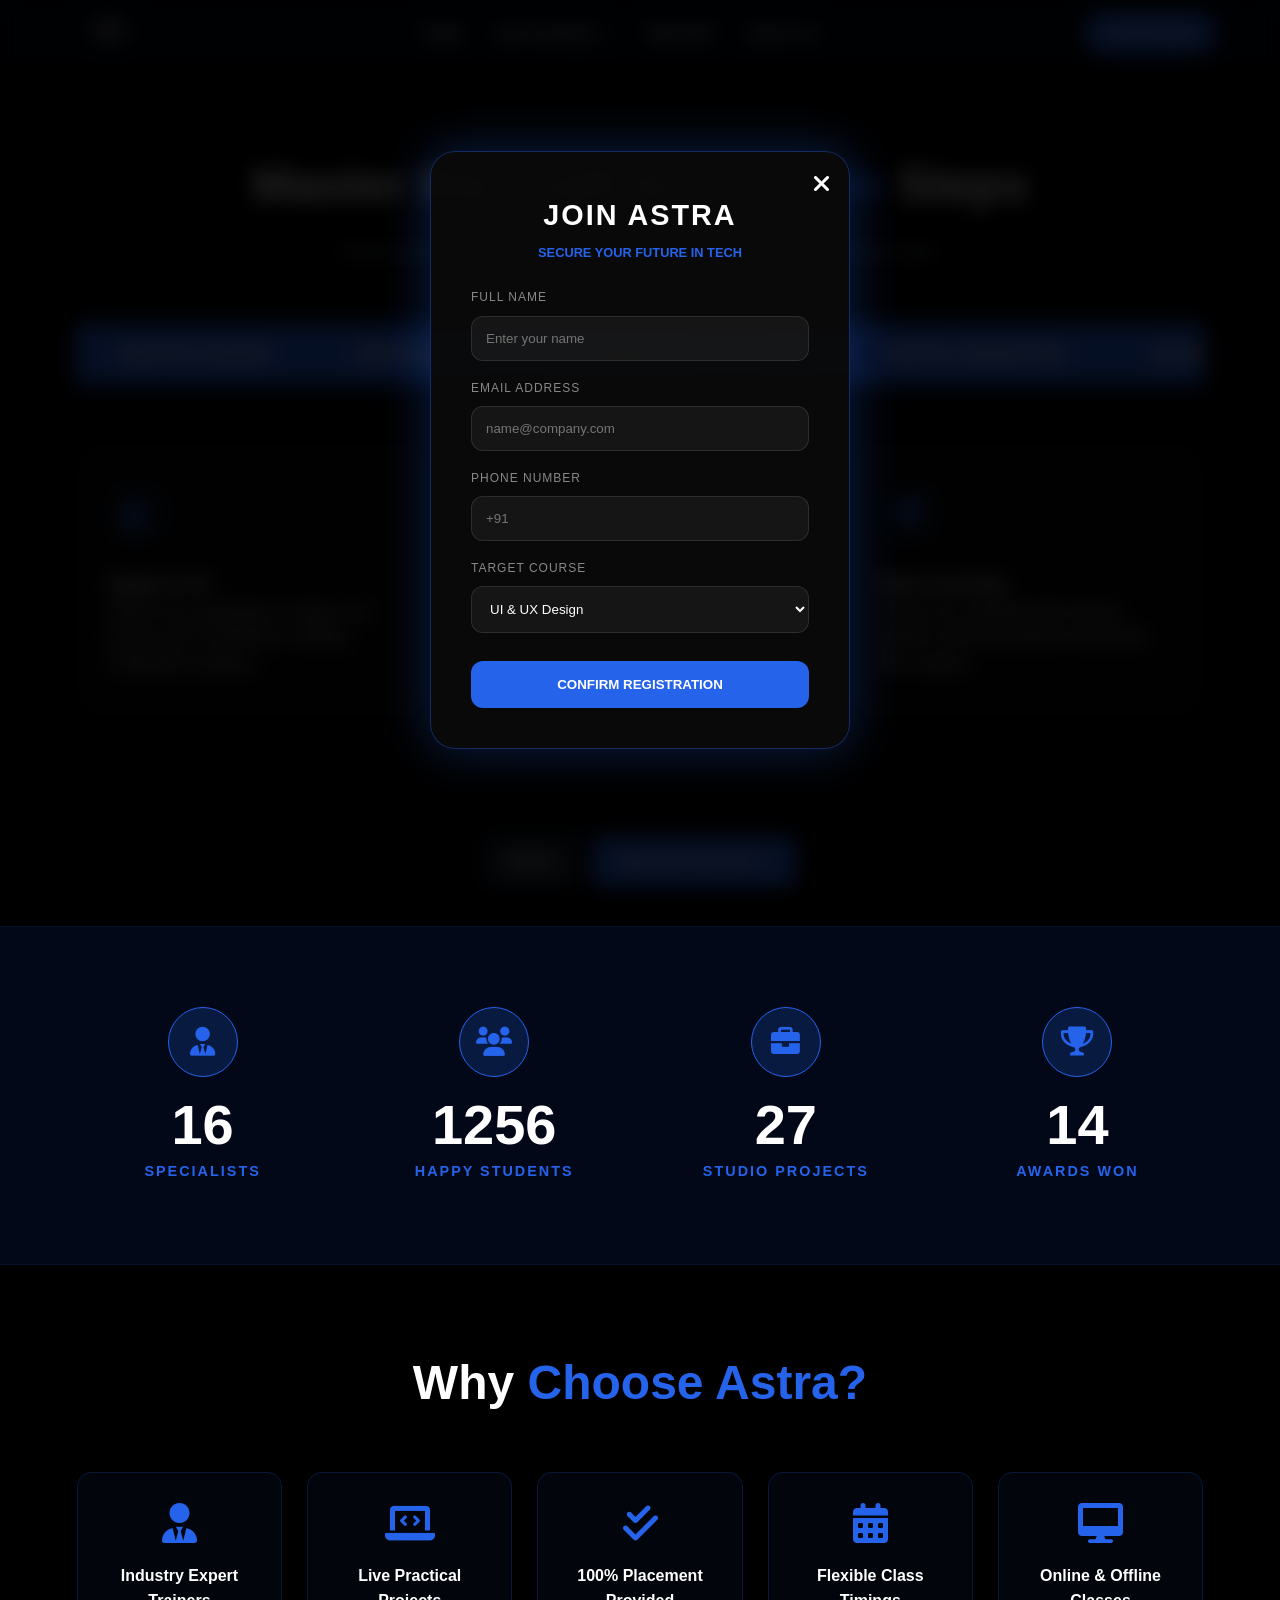
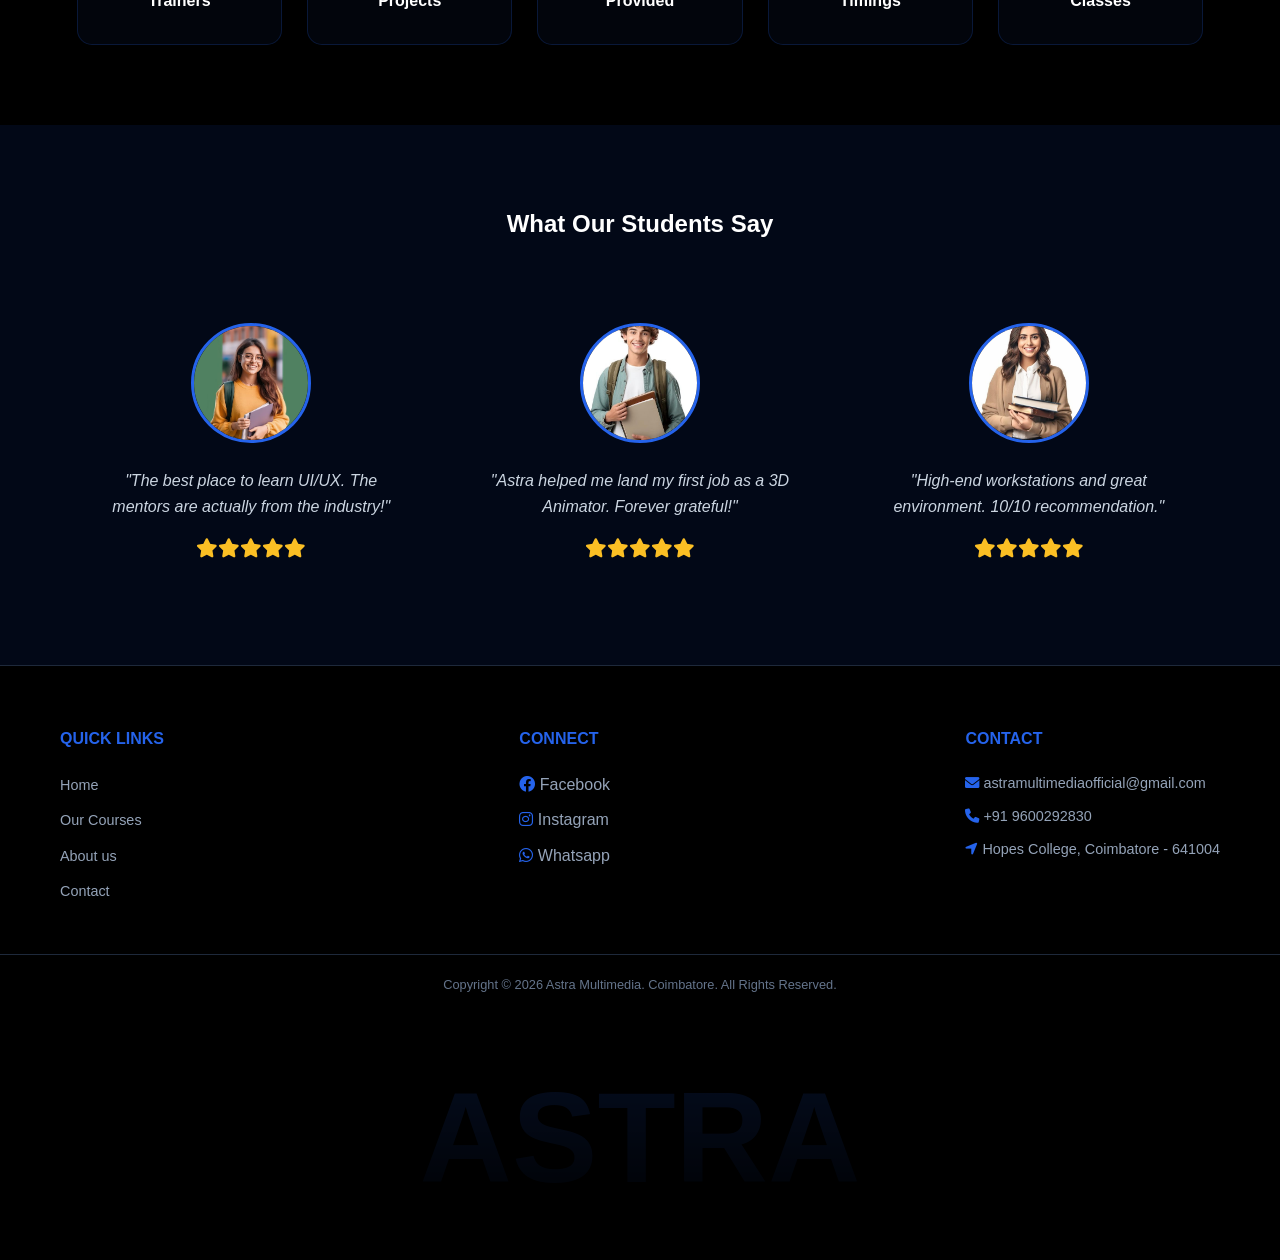
==== commit 5bfffcf1: "Update index.html" ====
--- a/index.html
+++ b/index.html
@@ -68,32 +68,161 @@
         .btn-reg:hover { background: #1d4ed8; transform: translateY(-2px); box-shadow: 0 6px 20px rgba(37, 99, 235, 0.5); }
         .btn-reg:disabled { background: #555; cursor: not-allowed; }
 
-        /* --- 3. NAVIGATION --- */
+        
+	        /* --- 3. NAVIGATION & DROPDOWN --- */
         nav {
             display: flex; justify-content: space-between; align-items: center;
             padding: 0.2rem 4rem; background: rgba(2, 8, 23, 0.95); position: sticky; top: 0; z-index: 1000;
-            border-bottom: 1px solid rgba(37, 99, 235, 0.2); backdrop-filter: blur(10px);
-        }
-        .logo img { height: 60px; width: auto; display: block; }
+            border-bottom: 1px solid rgba(37, 99, 235, 0.2);
+            backdrop-filter: blur(10px);
+        }
+        .logo img { height: 60px; width: auto; display: block; transition: transform 0.3s ease; }
+        .logo img:hover { transform: scale(1.05) rotate(-2deg); }
+
         .nav-links { display: flex; list-style: none; gap: 2rem; align-items: center; }
-        .nav-links a { text-decoration: none; color: #fff; font-size: 0.85rem; font-weight: 600; text-transform: uppercase; transition: 0.3s; }
+        .nav-links a { text-decoration: none; color: #fff; font-size: 0.85rem; font-weight: 600; text-transform: uppercase; transition: 0.3s; position: relative; }
+        .nav-links a::after { content: ''; position: absolute; width: 0; height: 2px; bottom: -5px; left: 0; background-color: #2563eb; transition: 0.3s; }
         .nav-links a:hover { color: #2563eb; }
-        .btn-touch { background: #2563eb; color: #fff; padding: 0.6rem 1.4rem; border-radius: 50px; text-decoration: none; font-size: 0.75rem; font-weight: bold; }
-
-        /* --- 4. SECTIONS & MARQUEE --- */
-        .steps-section { padding: 80px 6%; text-align: center; }
+        .nav-links a:hover::after { width: 100%; }
+
+        .dropdown-container { position: relative; }
+        .dropdown-menu {
+            position: absolute; top: 100%; left: 0; list-style: none;
+            background-color: #020817; min-width: 260px; 
+            box-shadow: 0 10px 30px rgba(0,0,0,0.8), 0 0 20px rgba(37, 99, 235, 0.1);
+            border: 1px solid rgba(37, 99, 235, 0.3); border-radius: 8px;
+            padding: 15px 0; z-index: 2000;
+            opacity: 0; visibility: hidden; transform: translateY(10px);
+            transition: all 0.3s cubic-bezier(0.68, -0.55, 0.265, 1.55);
+        }
+        .dropdown-container:hover .dropdown-menu {
+            opacity: 1; visibility: visible; transform: translateY(0);
+        }
+        .dropdown-menu li a { padding: 10px 25px; font-size: 0.8rem; text-transform: none; letter-spacing: 0.5px; border-bottom: 1px solid rgba(255,255,255,0.05); display: block; }
+        .dropdown-menu li a:hover { background-color: rgba(37, 99, 235, 0.1); color: #2563eb; padding-left: 30px; }
+        .dropdown-header { color: #2563eb; font-size: 0.7rem; font-weight: 900; padding: 5px 25px; text-transform: uppercase; letter-spacing: 2px; margin-top: 10px; }
+
+        .btn-touch { background: #2563eb; color: #fff; padding: 0.6rem 1.4rem; border-radius: 50px; text-decoration: none; font-size: 0.75rem; font-weight: bold; transition: 0.4s; box-shadow: 0 0 15px rgba(37, 99, 235, 0.3); }
+        .btn-touch:hover { background: #1d4ed8; box-shadow: 0 0 25px rgba(37, 99, 235, 0.6); transform: scale(1.05); }
+
+  /* --- 4. HERO SECTION --- */
+        .hero-section {
+            padding: 80px 6%; display: flex; align-items: center; gap: 50px;
+            background: radial-gradient(circle at top right, #1e1b4b, #000);
+            animation: fadeIn 1.5s ease-out;
+        }
+        @keyframes fadeIn { from { opacity: 0; } to { opacity: 1; } }
+        .hero-content h1 span { color: #2563eb; text-shadow: 0 0 10px rgba(37, 99, 235, 0.5); } 
+
+        /* --- 5. MARQUEE (PAUSE ON HOVER) --- */
+        .course-marquee {
+            width: 100%; background: #2563eb; color: white; padding: 15px 0;
+            overflow: hidden; white-space: nowrap; position: relative;
+            display: flex; align-items: center;
+            box-shadow: 0 0 30px rgba(37, 99, 235, 0.4);
+        }
+        .marquee-content { display: inline-block; animation: scroll 25s linear infinite; }
+        .marquee-content a { 
+            text-decoration: none; color: inherit; font-weight: bold; 
+            font-size: 1.1rem; text-transform: uppercase; padding: 0 40px; 
+            display: inline-block; transition: 0.3s;
+        }
+        .marquee-content a:hover { text-shadow: 0 0 10px rgba(255,255,255,0.8); transform: scale(1.1); }
+        .course-marquee:hover .marquee-content { animation-play-state: paused; }
+
+        @keyframes scroll {
+            from { transform: translateX(0); }
+            to { transform: translateX(-50%); }
+        }
+
+        /* --- 6. STEPS SECTION --- */
+        .steps-section { padding: 80px 6%; text-align: center; background: #000; }
         .steps-section h2 { font-size: 3rem; margin-bottom: 15px; }
         .steps-section h2 span { color: #2563eb; }
-        .course-marquee { width: 100%; background: #2563eb; color: white; padding: 15px 0; overflow: hidden; white-space: nowrap; margin: 40px 0; }
-        .marquee-content { display: inline-block; animation: scroll 25s linear infinite; }
-        .marquee-content a { text-decoration: none; color: inherit; font-weight: bold; font-size: 1.1rem; padding: 0 40px; display: inline-block; }
-        @keyframes scroll { from { transform: translateX(0); } to { transform: translateX(-50%); } }
+        .steps-subtitle { color: #94a3b8; margin-bottom: 60px; max-width: 700px; margin-inline: auto; }
         .steps-grid { display: grid; grid-template-columns: repeat(3, 1fr); gap: 30px; }
-        .step-card { background: #0a0a0a; padding: 40px 30px; border-radius: 20px; border: 1px solid #1e293b; text-align: left; }
-        .step-icon { width: 60px; height: 60px; background: rgba(37, 99, 235, 0.1); border-radius: 12px; display: flex; align-items: center; justify-content: center; margin-bottom: 25px; color: #2563eb; font-size: 1.8rem; }
-        .main-footer { background-color: #000; color: #fff; padding: 60px 0 20px 0; border-top: 1px solid #1e293b; text-align: center; }
+        
+        .step-card { 
+            background: #0a0a0a; padding: 40px 30px; border-radius: 20px; 
+            border: 1px solid #1e293b; transition: 0.4s; text-align: left;
+            position: relative; overflow: hidden;
+        }
+        .step-card::before {
+            content: ""; position: absolute; top: -50%; left: -50%; width: 200%; height: 200%;
+            background: radial-gradient(circle, rgba(37, 99, 235, 0.1) 0%, transparent 70%);
+            opacity: 0; transition: 0.5s;
+        }
+        .step-card:hover::before { opacity: 1; }
+        .step-card:hover { border-color: #2563eb; transform: translateY(-10px); background: #020817; box-shadow: 0 10px 30px rgba(37, 99, 235, 0.1); }
+        .step-icon { width: 60px; height: 60px; background: rgba(37, 99, 235, 0.1); border-radius: 12px; display: flex; align-items: center; justify-content: center; margin-bottom: 25px; color: #2563eb; font-size: 1.8rem; transition: 0.3s; }
+        .step-card:hover .step-icon { background: #2563eb; color: #fff; transform: rotateY(360deg); }
+
+        .button-container { display: flex; gap: 15px; justify-content: center; padding: 40px 0; }
+        .btn { text-decoration: none; padding: 12px 24px; border-radius: 8px; font-weight: 600; transition: 0.3s; }
+        .btn-secondary { background-color: #1e293b; color: #fff; }
+        .btn-primary { background-color: #2563eb; color: white; }
+        .btn:hover { transform: translateY(-3px); box-shadow: 0 10px 20px rgba(37, 99, 235, 0.3); }
+
+        /* --- 7. ACHIEVEMENTS --- */
+        .achievements-section {
+            padding: 80px 6%; background: #020817; display: flex; justify-content: space-around;
+            align-items: center; text-align: center; flex-wrap: wrap; gap: 40px;
+            border-top: 1px solid rgba(37, 99, 235, 0.1); border-bottom: 1px solid rgba(37, 99, 235, 0.1);
+        }
+        .achievement-item { flex: 1; min-width: 200px; transition: 0.3s; }
+        .achievement-icon {
+            width: 70px; height: 70px; background: rgba(37, 99, 235, 0.2); border: 1px solid #2563eb;
+            border-radius: 50%; display: flex; align-items: center; justify-content: center;
+            margin: 0 auto 20px; color: #2563eb; font-size: 1.8rem; transition: 0.4s;
+        }
+        .achievement-item:hover .achievement-icon { background: #2563eb; color: #fff; transform: scale(1.1) rotate(15deg); box-shadow: 0 0 20px #2563eb; }
+        .achievement-number { font-size: 3.5rem; font-weight: 900; color: #fff; display: block; line-height: 1; margin-bottom: 5px; }
+        .achievement-label { font-size: 0.9rem; text-transform: uppercase; color: #2563eb; font-weight: 700; letter-spacing: 2px; }
+
+        /* --- 8. WHY CHOOSE ASTRA --- */
+        .why-astra-section { padding: 80px 6%; background: #000; text-align: center; }
+        .why-astra-section h2 { font-size: 3rem; margin-bottom: 50px; }
+        .why-astra-section h2 span { color: #2563eb; }
+        .why-grid { display: grid; grid-template-columns: repeat(auto-fit, minmax(200px, 1fr)); gap: 25px; }
+        .why-card { background: rgba(37, 99, 235, 0.05); border: 1px solid rgba(37, 99, 235, 0.2); padding: 30px 20px; border-radius: 15px; transition: 0.3s; }
+        .why-card:hover { border-color: #2563eb; background: rgba(37, 99, 235, 0.15); transform: translateY(-10px) scale(1.05); }
+        .why-card i { font-size: 2.5rem; color: #2563eb; margin-bottom: 20px; transition: 0.3s; }
+        .why-card:hover i { transform: scale(1.2); filter: drop-shadow(0 0 10px #2563eb); }
+
+        /* --- 9. TESTIMONIALS --- */
+        .testimonial-section { padding: 80px 6%; text-align: center; background: #020817; }
+        .testimonial-grid { display: grid; grid-template-columns: repeat(3, 1fr); gap: 40px; margin-top: 60px; }
+        .testi-card { transition: 0.4s; padding: 20px; border-radius: 15px; }
+        .testi-card:hover { background: rgba(255,255,255,0.03); transform: scale(1.02); }
+        .student-img-container { width: 120px; height: 120px; margin: 0 auto 25px; border-radius: 50%; overflow: hidden; border: 3px solid #2563eb; transition: 0.4s; }
+        .testi-card:hover .student-img-container { transform: scale(1.1); box-shadow: 0 0 20px rgba(37, 99, 235, 0.4); }
+        .student-img-container img { width: 100%; height: 100%; object-fit: cover; }
+        .testi-text { font-size: 1rem; color: #cbd5e1; font-style: italic; margin-bottom: 15px; }
+        .stars { color: #fbbf24; font-size: 1.2rem; }
+
+        /* --- 10. FOOTER --- */
+        .main-footer { background-color: #000; color: #fff; padding: 60px 0 20px 0; border-top: 1px solid #1e293b; position: relative; overflow: hidden; }
+        .footer-container { max-width: 1200px; margin: 0 auto; display: flex; justify-content: space-between; flex-wrap: wrap; padding: 0 20px; }
+        .footer-col h4 { margin-bottom: 20px; color: #2563eb; text-transform: uppercase; font-size: 1rem; }
+        .footer-col ul { list-style: none; }
+        .footer-col ul li { margin-bottom: 10px; }
+        .footer-col ul li a { color: #94a3b8; text-decoration: none; font-size: 0.9rem; transition: 0.3s; }
+        .footer-col ul li a:hover { color: #fff; padding-left: 5px; }
+        .footer-bottom { text-align: center; padding: 20px; border-top: 1px solid #1e293b; margin-top: 40px; color: #64748b; font-size: 0.8rem; }
+        .bg-text { font-size: 10vw; font-weight: 900; background: linear-gradient(to bottom, #2563eb, #000); -webkit-background-clip: text; -webkit-text-fill-color: transparent; opacity: 0.15; text-align: center; pointer-events: none; }
+        .bg-text-container { width: 100%; margin-top: 20px; }
+
+        /* SCROLL REVEAL ANIMATION */
         .reveal { opacity: 0; transform: translateY(30px); transition: 0.8s all ease; }
         .reveal.active { opacity: 1; transform: translateY(0); }
+
+        @media (max-width: 768px) {
+            .steps-grid, .testimonial-grid { grid-template-columns: 1fr; }
+            nav { padding: 1rem; flex-direction: column; }
+            .nav-links { gap: 1rem; margin-top: 10px; flex-wrap: wrap; justify-content: center; }
+        }
+
+     
     </style>
 </head>
 <body>
@@ -141,7 +270,22 @@
         <div class="logo"><img src="logo.png" alt="Astra Logo"></div>
         <ul class="nav-links">
             <li><a href="#">Home</a></li>
-            <li><a href="#">Courses</a></li>
+            <li class="dropdown-container">
+                <a href="Our Courses.html">Our Courses <i class="fas fa-chevron-down" style="font-size: 0.7rem; margin-left: 5px;"></i></a>
+                <ul class="dropdown-menu">
+                    <div class="dropdown-header">Creative Courses</div>
+                    <li><a href="courses.html">2D & 3D Animation</a></li>
+                    <li><a href="courses.html">Graphic Design</a></li>
+                    <li><a href="courses.html">UI/UX Design</a></li>
+                    <li><a href="courses.html">VFX & Compositing</a></li>
+                    <li><a href="courses.html">Video Editing</a></li>
+                    <li><a href="courses.html">Digital Marketing</a></li>
+                    
+                    <div class="dropdown-header">IT Courses</div>
+                    <li><a href="courses.html">Front-End Development</a></li>
+                    <li><a href="courses.html">Back-End Development</a></li>
+                </ul>
+            </li>
             <li><a href="#">Mentors</a></li>
             <li><a href="#">About Us</a></li>
         </ul>
@@ -150,35 +294,153 @@
    
     <section class="steps-section reveal">
         <h2>Master the Craft in <span>3 Simple</span> Steps</h2>
+        <p class="steps-subtitle">Industry-aligned training, expert-led studios, and a direct path to your creative career.</p>
+        
         <div class="course-marquee">
             <div class="marquee-content">
-                <a href="#">Graphic Design</a> <a href="#">UI/UX Design</a> <a href="#">2D Animation</a> <a href="#">VFX</a> 
-                <a href="#">Web Development</a> <a href="#">3D Animation</a> <a href="#">Graphic Design</a> <a href="#">UI/UX Design</a>
-            </div>
-        </div>
-        <div class="steps-grid">
+                <a href="courses.html">Graphic Design</a> 
+                <a href="courses.html">UI/UX Design</a> 
+                <a href="courses.html">2D Animation</a> 
+                <a href="courses.html">VFX</a> 
+                <a href="courses.html">Digital Marketing</a> 
+                <a href="courses.html">3D Animation</a> 
+                <a href="courses.html">Video Editing</a>
+                <a href="courses.html">Front-end development</a> 
+                <a href="courses.html">Back-end development</a> 
+                <a href="courses.html">Graphic Design</a> 
+                <a href="courses.html">UI/UX Design</a> 
+                <a href="courses.html">2D Animation</a> 
+                <a href="courses.html">VFX</a> 
+             </div>
+        </div>
+
+        <div class="steps-grid" style="margin-top: 60px;">
             <div class="step-card">
                 <div class="step-icon"><i class="fas fa-user-plus"></i></div>
                 <h3>Apply to Us</h3>
-                <p>Submit your application to begin your journey.</p>
+                <p>Submit your application to begin your journey with Coimbatore's leading multimedia academy.</p>
             </div>
             <div class="step-card">
                 <div class="step-icon"><i class="fas fa-id-card"></i></div>
                 <h3>Get Enrolled</h3>
-                <p>Complete registration and get immediate access.</p>
+                <p>Complete registration and get immediate access to our high-end studio facilities and AI lab.</p>
             </div>
             <div class="step-card">
                 <div class="step-icon"><i class="fas fa-rocket"></i></div>
                 <h3>Start Learning</h3>
-                <p>Unlock your potential with industry projects.</p>
+                <p>Unlock your potential with industry projects and personalized mentorship from experts.</p>
             </div>
         </div>
     </section>
 
-    <footer class="main-footer">
-        <p>Copyright © 2026 Astra Multimedia. Coimbatore.</p>
+    <div class="button-container reveal">
+        <a href="index.html" class="btn btn-secondary">Home</a>
+        <a href="courses.html" class="btn btn-primary">
+            View Our Courses <i class="fas fa-arrow-right"></i>
+        </a>
+    </div>
+
+    <section class="achievements-section reveal">
+        <div class="achievement-item">
+            <div class="achievement-icon"><i class="fas fa-user-tie"></i></div>
+            <span class="achievement-number">16</span>
+            <span class="achievement-label">Specialists</span>
+        </div>
+        <div class="achievement-item">
+            <div class="achievement-icon"><i class="fas fa-users"></i></div>
+            <span class="achievement-number">1256</span>
+            <span class="achievement-label">Happy Students</span>
+        </div>
+        <div class="achievement-item">
+            <div class="achievement-icon"><i class="fas fa-briefcase"></i></div>
+            <span class="achievement-number">27</span>
+            <span class="achievement-label">Studio Projects</span>
+        </div>
+        <div class="achievement-item">
+            <div class="achievement-icon"><i class="fas fa-trophy"></i></div>
+            <span class="achievement-number">14</span>
+            <span class="achievement-label">Awards Won</span>
+        </div>
+    </section>
+
+    <section class="why-astra-section reveal">
+        <h2>Why <span>Choose Astra?</span></h2>
+        <div class="why-grid">
+            <div class="why-card">
+                <i class="fas fa-user-tie"></i>
+                <h4>Industry Expert Trainers</h4>
+            </div>
+            <div class="why-card">
+                <i class="fas fa-laptop-code"></i>
+                <h4>Live Practical Projects</h4>
+            </div>
+            <div class="why-card">
+                <i class="fas fa-check-double"></i>
+                <h4>100% Placement Provided</h4>
+            </div>
+            <div class="why-card">
+                <i class="fas fa-calendar-alt"></i>
+                <h4>Flexible Class Timings</h4>
+            </div>
+            <div class="why-card">
+                <i class="fas fa-desktop"></i>
+                <h4>Online & Offline Classes</h4>
+            </div>
+        </div>
+    </section>
+
+    <section class="testimonial-section reveal">
+        <h2>What Our <span>Students Say</span></h2>
+        <div class="testimonial-grid">
+            <div class="testi-card">
+                <div class="student-img-container"><img src="student1.jpg" alt="Student"></div>
+                <p class="testi-text">"The best place to learn UI/UX. The mentors are actually from the industry!"</p>
+                <div class="stars"><i class="fas fa-star"></i><i class="fas fa-star"></i><i class="fas fa-star"></i><i class="fas fa-star"></i><i class="fas fa-star"></i></div>
+            </div>
+            <div class="testi-card">
+                <div class="student-img-container"><img src="student2.jpg" alt="Student"></div>
+                <p class="testi-text">"Astra helped me land my first job as a 3D Animator. Forever grateful!"</p>
+                <div class="stars"><i class="fas fa-star"></i><i class="fas fa-star"></i><i class="fas fa-star"></i><i class="fas fa-star"></i><i class="fas fa-star"></i></div>
+            </div>
+            <div class="testi-card">
+                <div class="student-img-container"><img src="student3.jpg" alt="Student"></div>
+                <p class="testi-text">"High-end workstations and great environment. 10/10 recommendation."</p>
+                <div class="stars"><i class="fas fa-star"></i><i class="fas fa-star"></i><i class="fas fa-star"></i><i class="fas fa-star"></i><i class="fas fa-star"></i></div>
+            </div>
+        </div>
+    </section>
+
+<footer class="main-footer">
+        <div class="footer-container">
+            <div class="footer-col">
+                <h4>Quick Links</h4>
+                <ul>
+                    <li><a href="index.html">Home</a></li>
+                    <li><a href="courses.html">Our Courses</a></li>
+                    <li><a href="about.html">About us</a></li>
+                    <li><a href="contact.html">Contact</a></li>
+                </ul>
+            </div>
+            <div class="footer-col">
+                <h4>Connect</h4>
+                <div class="social-links">
+                    <a href="#" style="color:#94a3b8; text-decoration:none; display:block; margin-bottom:10px;"><i class="fab fa-facebook" style="color:#2563eb;"></i> Facebook</a>
+                    <a href="#" style="color:#94a3b8; text-decoration:none; display:block; margin-bottom:10px;"><i class="fab fa-instagram" style="color:#2563eb;"></i> Instagram</a>
+                    <a href="#" style="color:#94a3b8; text-decoration:none; display:block; margin-bottom:10px;"><i class="fab fa-whatsapp" style="color:#2563eb;"></i> Whatsapp</a>
+                </div>
+            </div>
+            <div class="footer-col">
+                <h4>Contact</h4>
+                <p style="font-size:0.9rem; color:#94a3b8;"><i class="fas fa-envelope" style="color:#2563eb;"></i> astramultimediaofficial@gmail.com</p>
+                <p style="font-size:0.9rem; color:#94a3b8; margin-top:10px;"><i class="fas fa-phone" style="color:#2563eb;"></i> +91 9600292830</p>
+                <p style="font-size:0.9rem; color:#94a3b8; margin-top:10px;"><i class="fas fa-location-arrow" style="color:#2563eb;"></i> Hopes College, Coimbatore - 641004</p>
+            </div>
+        </div>
+        <div class="footer-bottom">
+            <p>Copyright © 2026 Astra Multimedia. Coimbatore. All Rights Reserved.</p>
+        </div>
+        <div class="bg-text-container"><h1 class="bg-text">ASTRA</h1></div>
     </footer>
-
     <script>
         const splash = document.getElementById('splash-screen');
         const modal = document.getElementById('registration-modal');
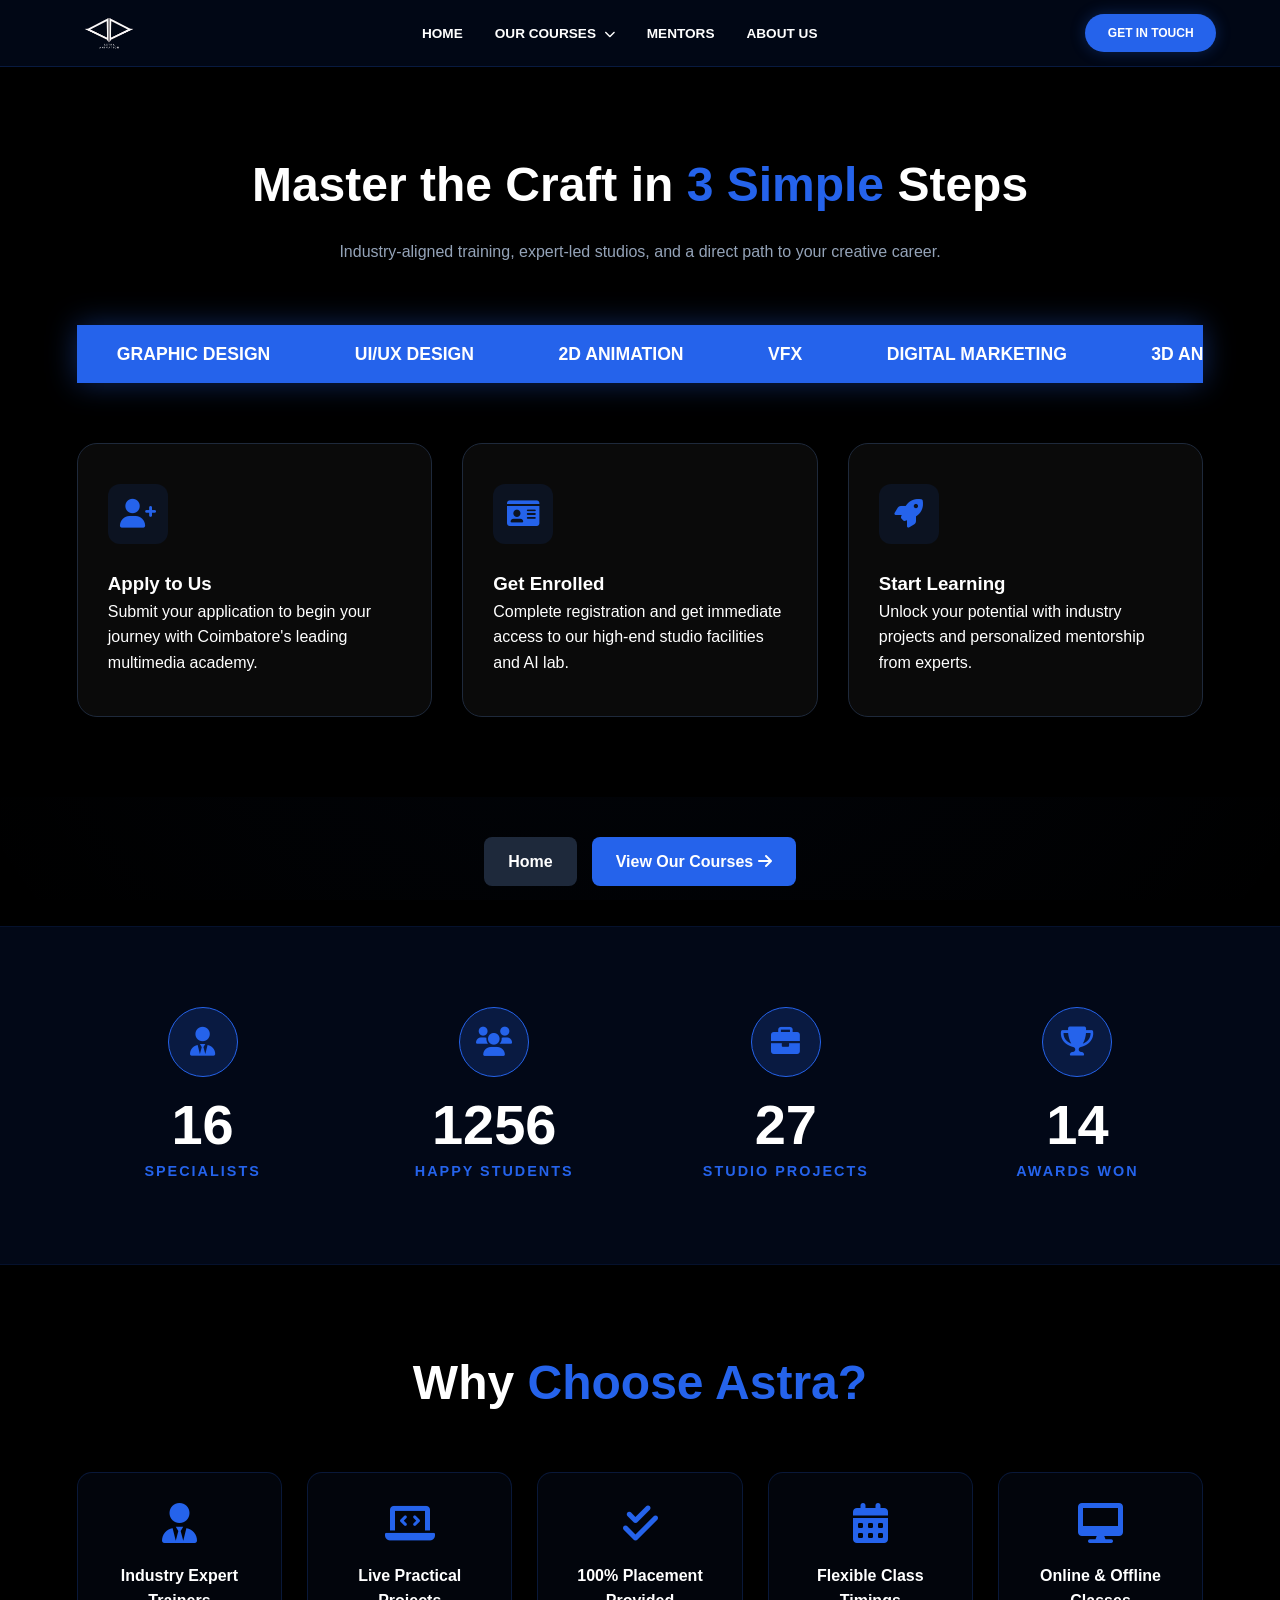
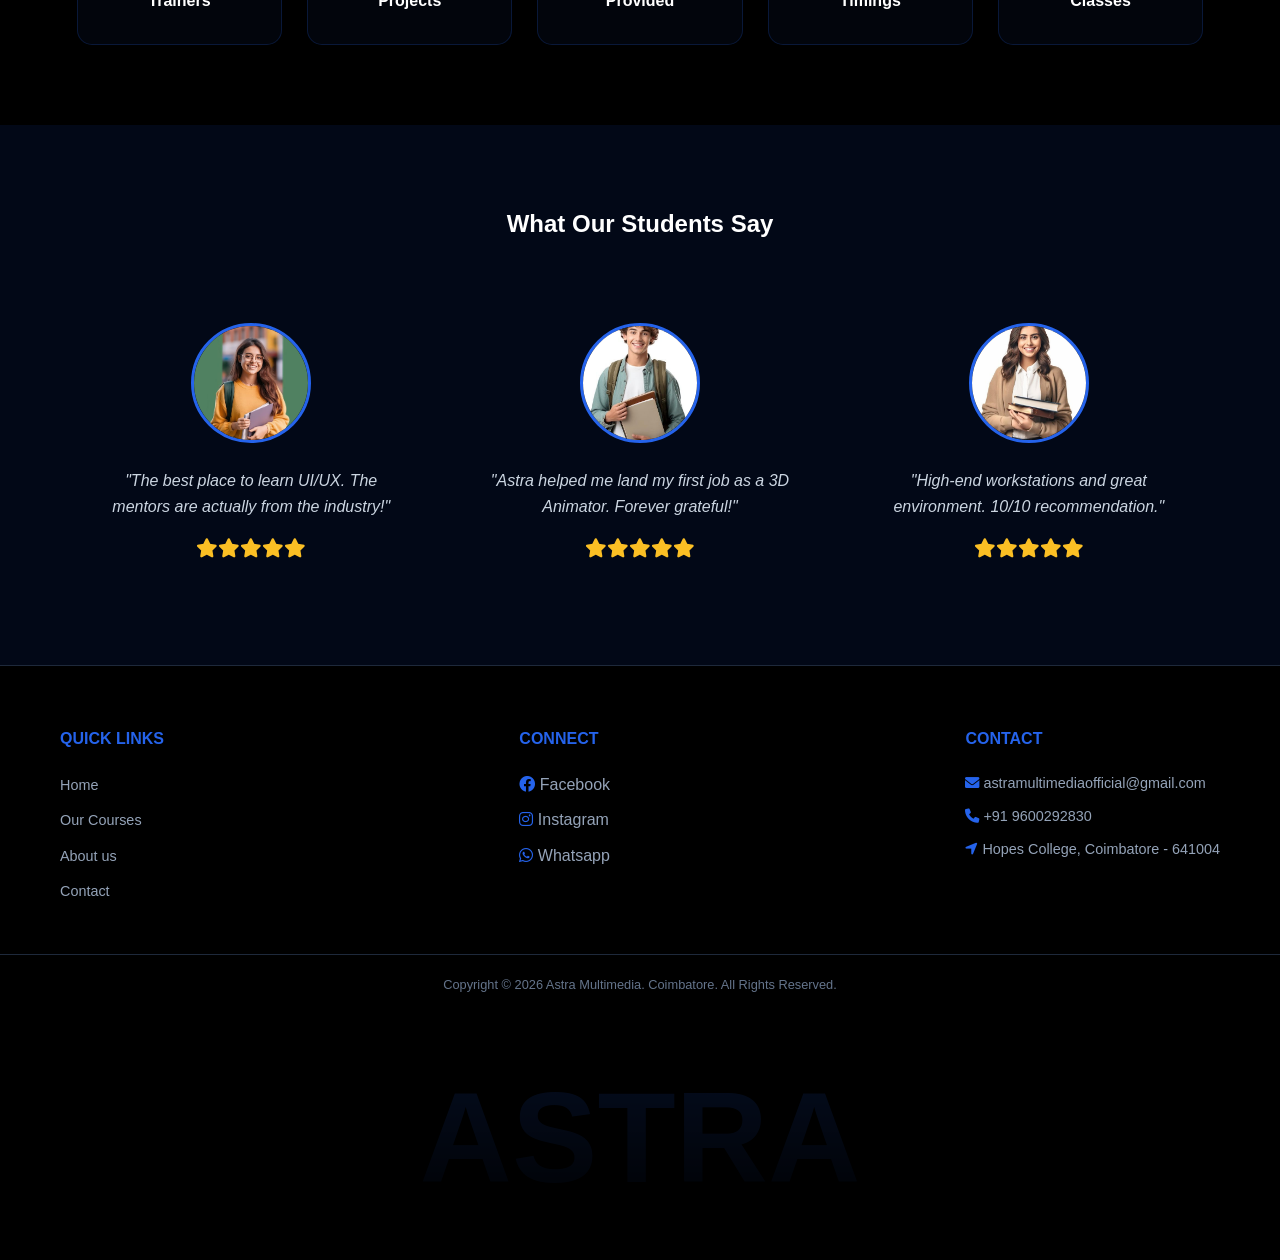
==== commit a52b164f: "Update index.html" ====
--- a/index.html
+++ b/index.html
@@ -269,25 +269,25 @@
     <nav>
         <div class="logo"><img src="logo.png" alt="Astra Logo"></div>
         <ul class="nav-links">
-            <li><a href="#">Home</a></li>
+            <li><a href="index.html">Home</a></li>
             <li class="dropdown-container">
-                <a href="Our Courses.html">Our Courses <i class="fas fa-chevron-down" style="font-size: 0.7rem; margin-left: 5px;"></i></a>
+                <a href="OurCourse.html">Our Courses <i class="fas fa-chevron-down" style="font-size: 0.7rem; margin-left: 5px;"></i></a>
                 <ul class="dropdown-menu">
                     <div class="dropdown-header">Creative Courses</div>
-                    <li><a href="courses.html">2D & 3D Animation</a></li>
-                    <li><a href="courses.html">Graphic Design</a></li>
-                    <li><a href="courses.html">UI/UX Design</a></li>
-                    <li><a href="courses.html">VFX & Compositing</a></li>
-                    <li><a href="courses.html">Video Editing</a></li>
-                    <li><a href="courses.html">Digital Marketing</a></li>
+                    <li><a href="OurCourse.html">2D & 3D Animation</a></li>
+                    <li><a href="OurCourse.html">Graphic Design</a></li>
+                    <li><a href="OurCourse.html">UI/UX Design</a></li>
+                    <li><a href="OurCourse.html">VFX & Compositing</a></li>
+                    <li><a href="OurCourse.html">Video Editing</a></li>
+                    <li><a href="OurCourse.html">Digital Marketing</a></li>
                     
                     <div class="dropdown-header">IT Courses</div>
-                    <li><a href="courses.html">Front-End Development</a></li>
-                    <li><a href="courses.html">Back-End Development</a></li>
+                    <li><a href="OurCourse.html">Front-End Development</a></li>
+                    <li><a href="OurCourse.html">Back-End Development</a></li>
                 </ul>
             </li>
-            <li><a href="#">Mentors</a></li>
-            <li><a href="#">About Us</a></li>
+            <li><a href="Mentor.html">Mentors</a></li>
+            <li><a href="AboutUs.html">About Us</a></li>
         </ul>
         <a href="#" class="btn-touch">GET IN TOUCH</a>
     </nav>
@@ -298,19 +298,19 @@
         
         <div class="course-marquee">
             <div class="marquee-content">
-                <a href="courses.html">Graphic Design</a> 
-                <a href="courses.html">UI/UX Design</a> 
-                <a href="courses.html">2D Animation</a> 
-                <a href="courses.html">VFX</a> 
-                <a href="courses.html">Digital Marketing</a> 
-                <a href="courses.html">3D Animation</a> 
-                <a href="courses.html">Video Editing</a>
-                <a href="courses.html">Front-end development</a> 
-                <a href="courses.html">Back-end development</a> 
-                <a href="courses.html">Graphic Design</a> 
-                <a href="courses.html">UI/UX Design</a> 
-                <a href="courses.html">2D Animation</a> 
-                <a href="courses.html">VFX</a> 
+                <a href="OurCourse.html">Graphic Design</a> 
+                <a href="OurCourse.html">UI/UX Design</a> 
+                <a href="OurCourse.html">2D Animation</a> 
+                <a href="OurCourse.html">VFX</a> 
+                <a href="OurCourse.html">Digital Marketing</a> 
+                <a href="OurCourse.html">3D Animation</a> 
+                <a href="OurCourse.html">Video Editing</a>
+                <a href="OurCourse.html">Front-end development</a> 
+                <a href="OurCourse.html">Back-end development</a> 
+                <a href="OurCourse.html">Graphic Design</a> 
+                <a href="OurCourse.html">UI/UX Design</a> 
+                <a href="OurCourse.html">2D Animation</a> 
+                <a href="OurCourse.html">VFX</a> 
              </div>
         </div>
 
@@ -518,3 +518,4 @@
     </script>
 </body>
 </html>
+
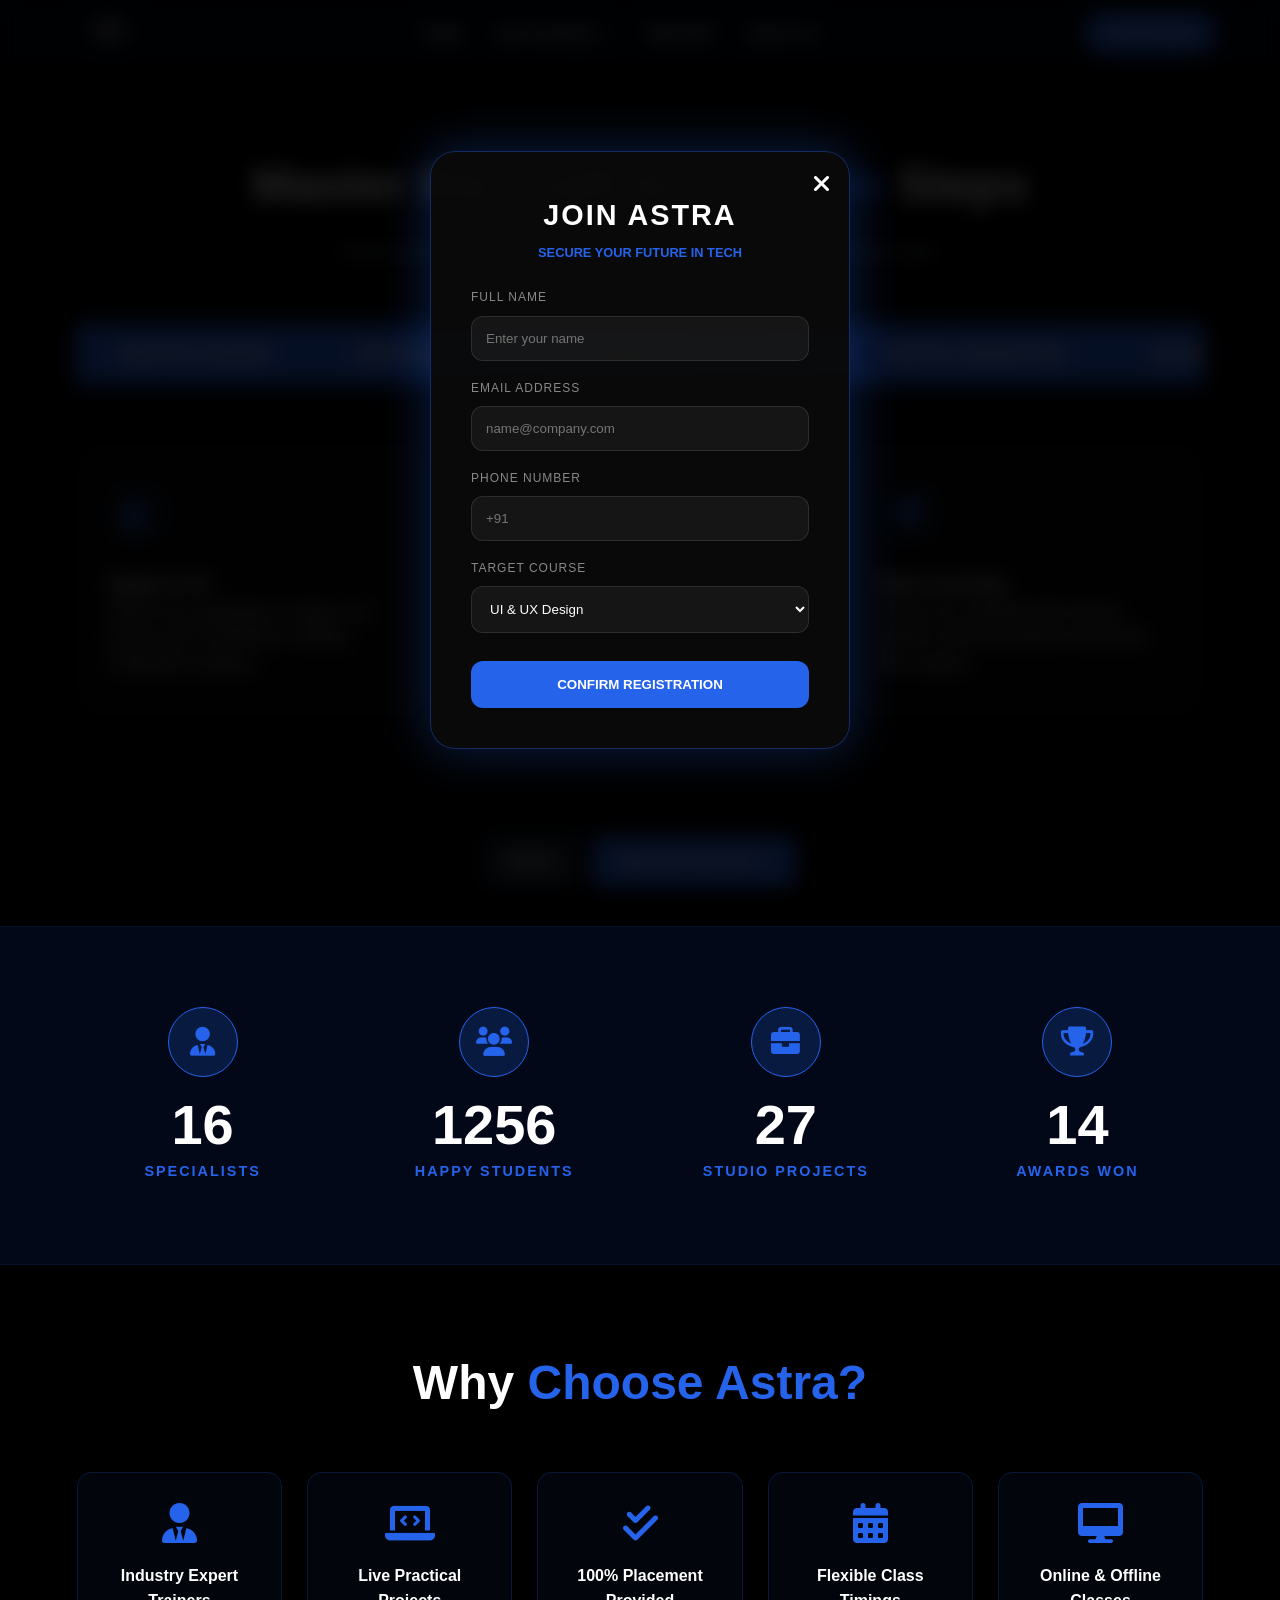
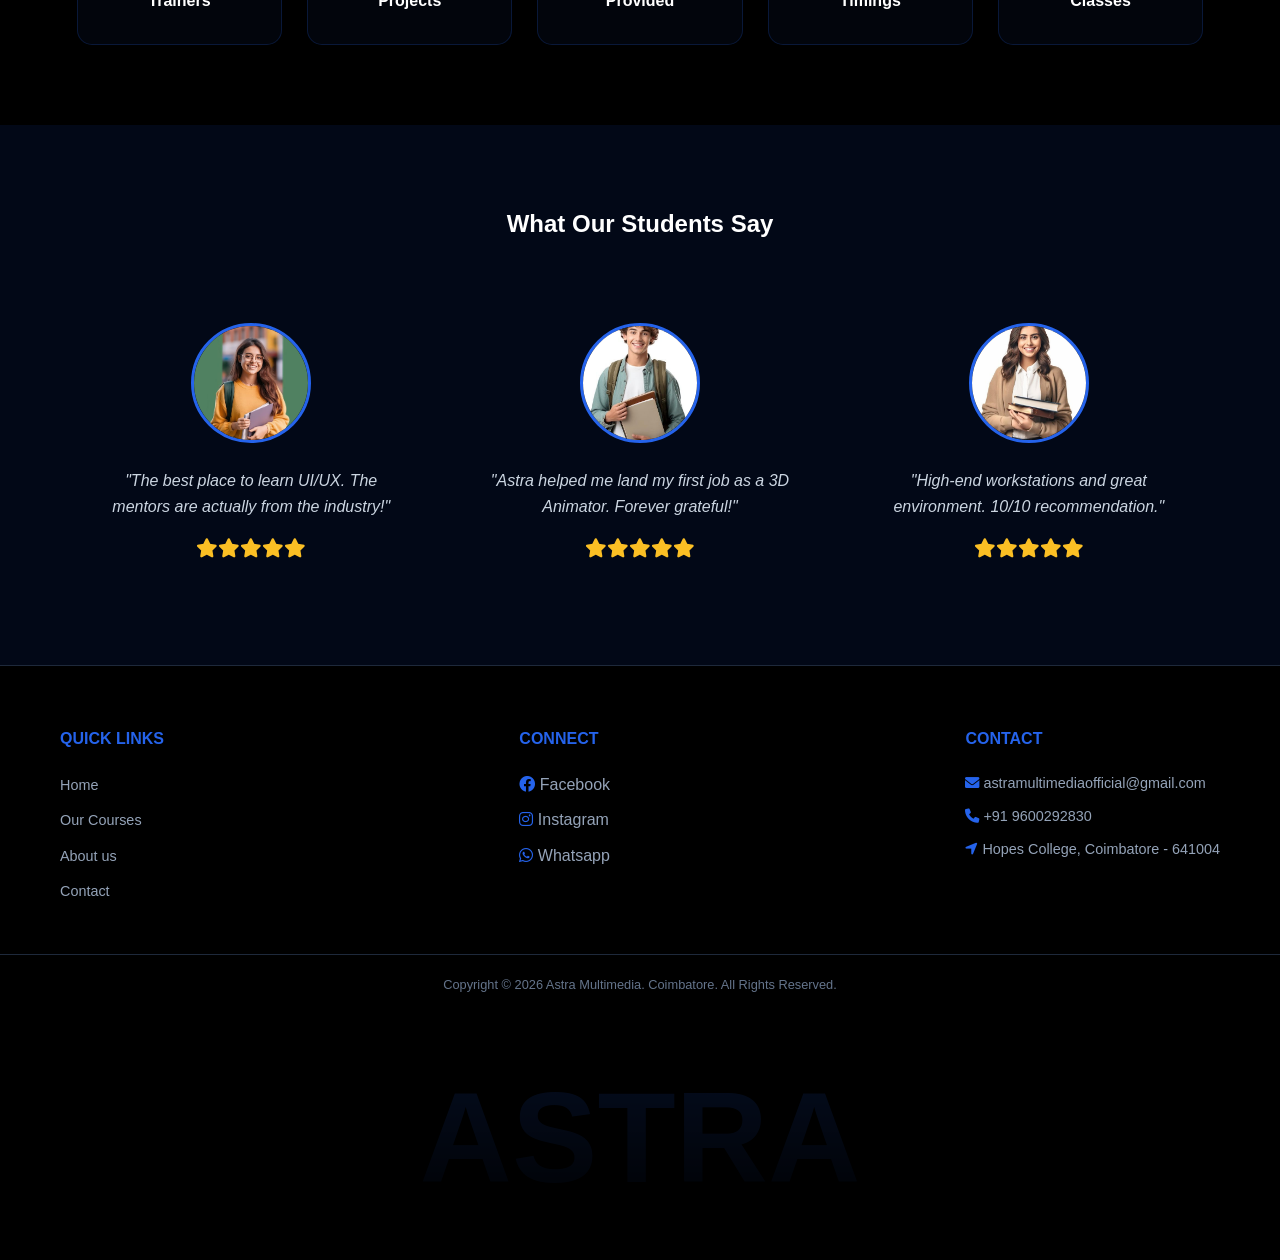
==== commit 40045c5a: "Update index.html" ====
--- a/index.html
+++ b/index.html
@@ -335,7 +335,7 @@
 
     <div class="button-container reveal">
         <a href="index.html" class="btn btn-secondary">Home</a>
-        <a href="courses.html" class="btn btn-primary">
+        <a href="OurCourse.html" class="btn btn-primary">
             View Our Courses <i class="fas fa-arrow-right"></i>
         </a>
     </div>
@@ -519,3 +519,4 @@
 </body>
 </html>
 
+
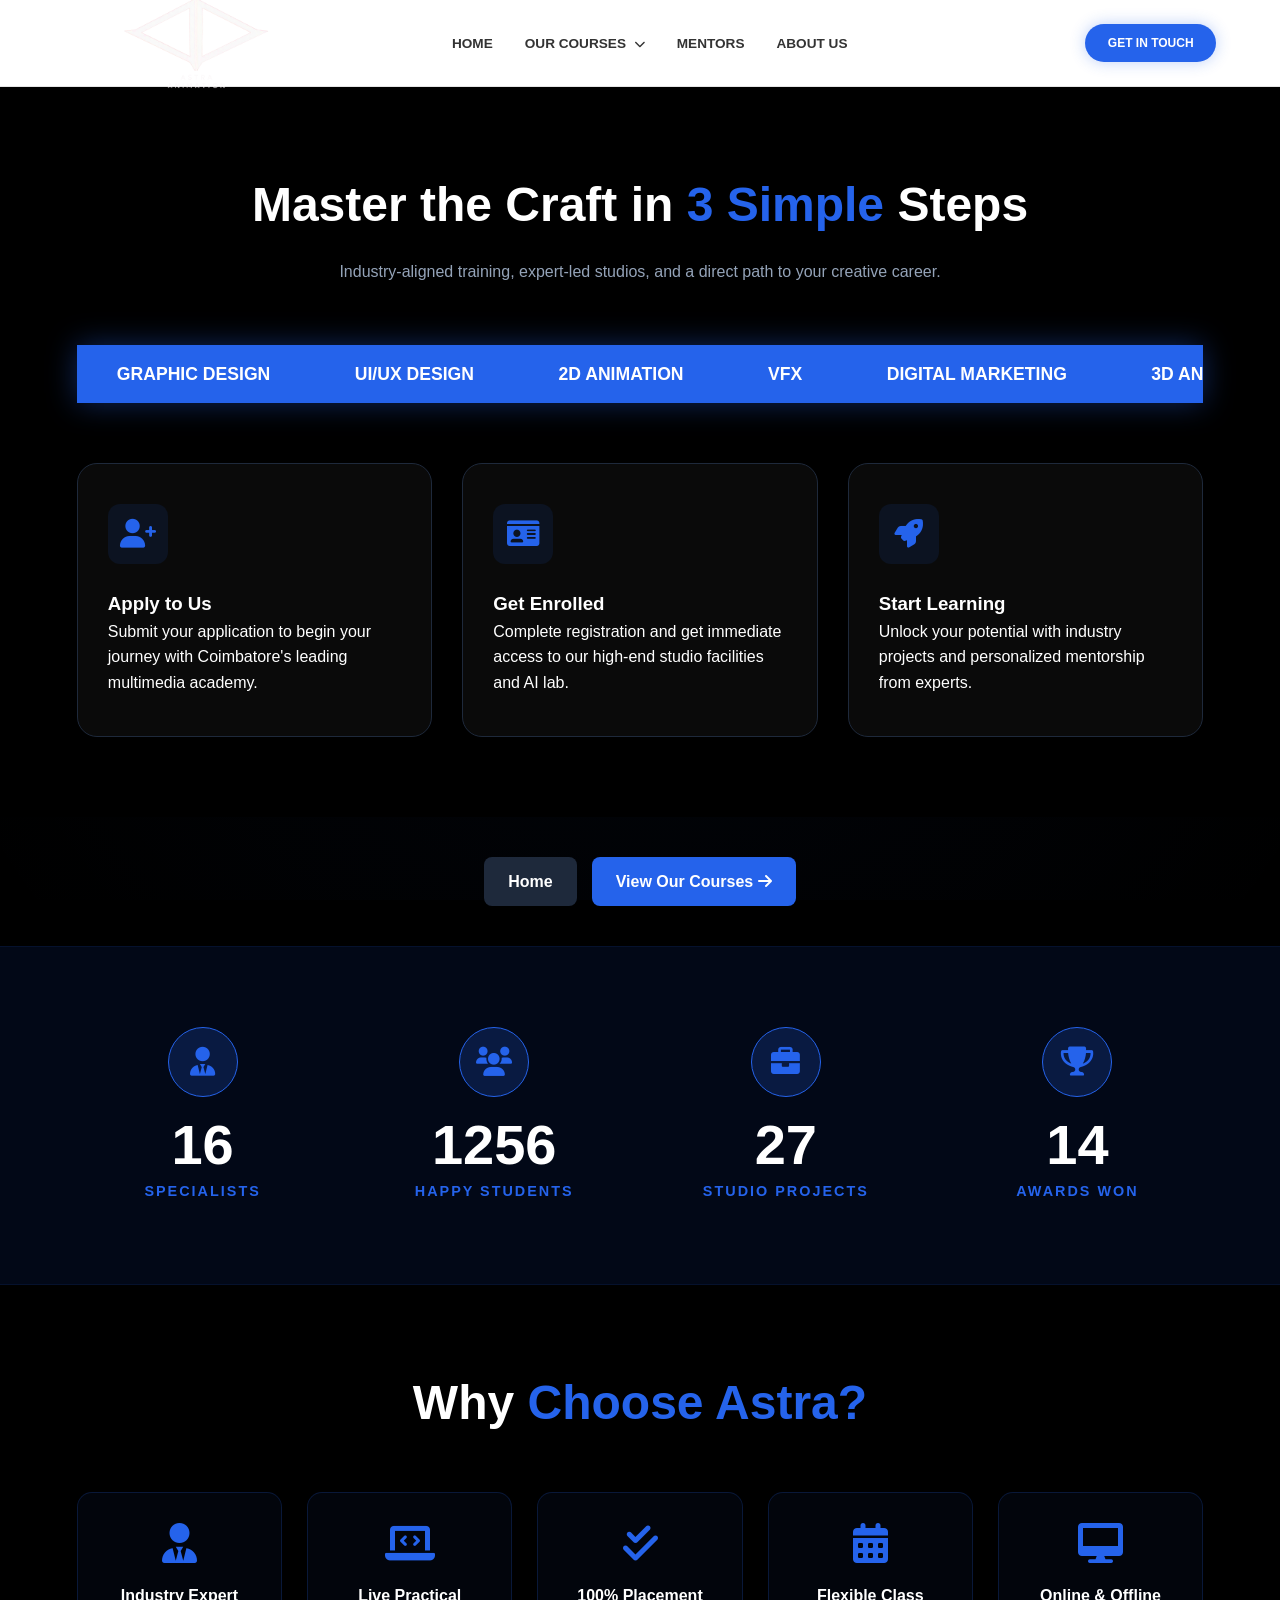
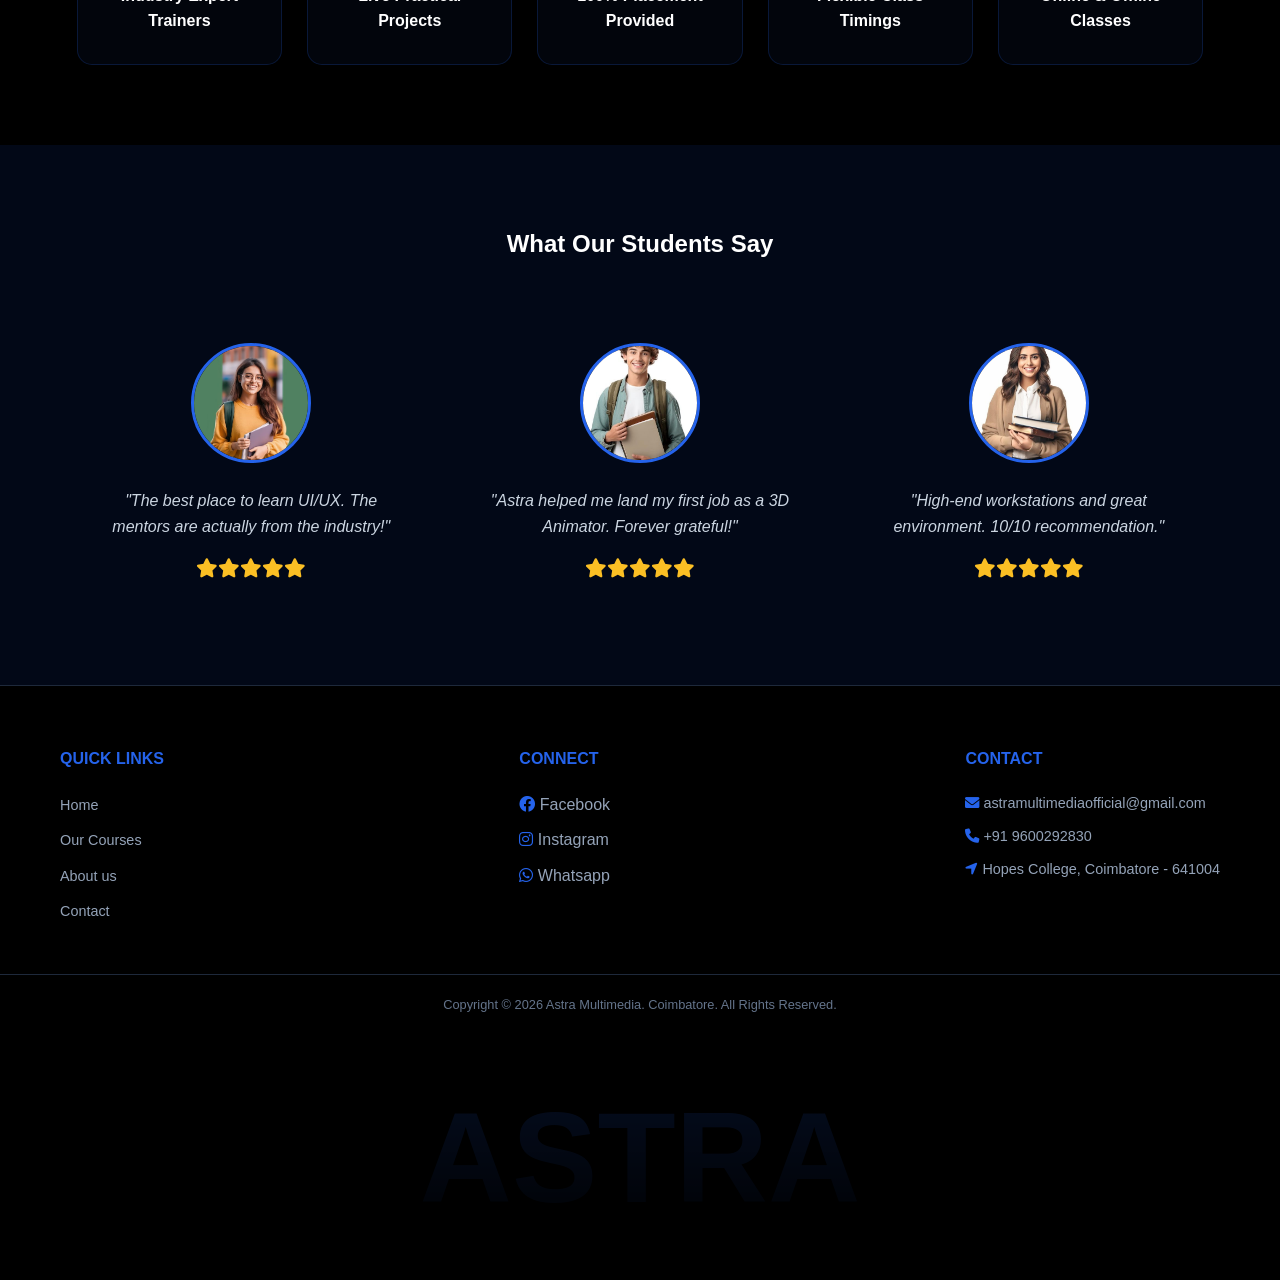
==== commit 147d779c: "Update index.html" ====
--- a/index.html
+++ b/index.html
@@ -72,15 +72,32 @@
 	        /* --- 3. NAVIGATION & DROPDOWN --- */
         nav {
             display: flex; justify-content: space-between; align-items: center;
-            padding: 0.2rem 4rem; background: rgba(2, 8, 23, 0.95); position: sticky; top: 0; z-index: 1000;
-            border-bottom: 1px solid rgba(37, 99, 235, 0.2);
+            padding: 0.2rem 4rem; background: #ffffff; position: sticky; top: 0; z-index: 1000;
+            border-bottom: 1px solid rgba(0, 0, 0, 0.1);
             backdrop-filter: blur(10px);
-        }
-        .logo img { height: 60px; width: auto; display: block; transition: transform 0.3s ease; }
-        .logo img:hover { transform: scale(1.05) rotate(-2deg); }
+     	    box-shadow: 0 2px 15px rbga(0,0,0,0.1); /* This keeps the header height exactly where you want it */
+        }
+
+        .logo { 
+            display: flex; 
+            align-items: center; 
+            height: 100%; 
+            width: 150px; /* Gives the logo container enough breathing room */
+        }
+
+        .logo img { 
+            height: 80px; /* Base height */
+            width: auto; 
+            display: block; 
+            transform: scale(2.2); /* THIS INCREASES THE IMAGE SIZE WITHOUT GROWING THE HEADER */
+            transform-origin: left center; /* Keeps it aligned to the left */
+            transition: transform 0.3s ease;
+            position: relative;
+            z-index: 1001;
+        }
 
         .nav-links { display: flex; list-style: none; gap: 2rem; align-items: center; }
-        .nav-links a { text-decoration: none; color: #fff; font-size: 0.85rem; font-weight: 600; text-transform: uppercase; transition: 0.3s; position: relative; }
+        .nav-links a { text-decoration: none; color: #333; font-size: 0.85rem; font-weight: 600; text-transform: uppercase; transition: 0.3s; position: relative; }
         .nav-links a::after { content: ''; position: absolute; width: 0; height: 2px; bottom: -5px; left: 0; background-color: #2563eb; transition: 0.3s; }
         .nav-links a:hover { color: #2563eb; }
         .nav-links a:hover::after { width: 100%; }
@@ -88,7 +105,7 @@
         .dropdown-container { position: relative; }
         .dropdown-menu {
             position: absolute; top: 100%; left: 0; list-style: none;
-            background-color: #020817; min-width: 260px; 
+            background-color: #ffffff; min-width: 260px; 
             box-shadow: 0 10px 30px rgba(0,0,0,0.8), 0 0 20px rgba(37, 99, 235, 0.1);
             border: 1px solid rgba(37, 99, 235, 0.3); border-radius: 8px;
             padding: 15px 0; z-index: 2000;
@@ -519,4 +536,3 @@
 </body>
 </html>
 
-
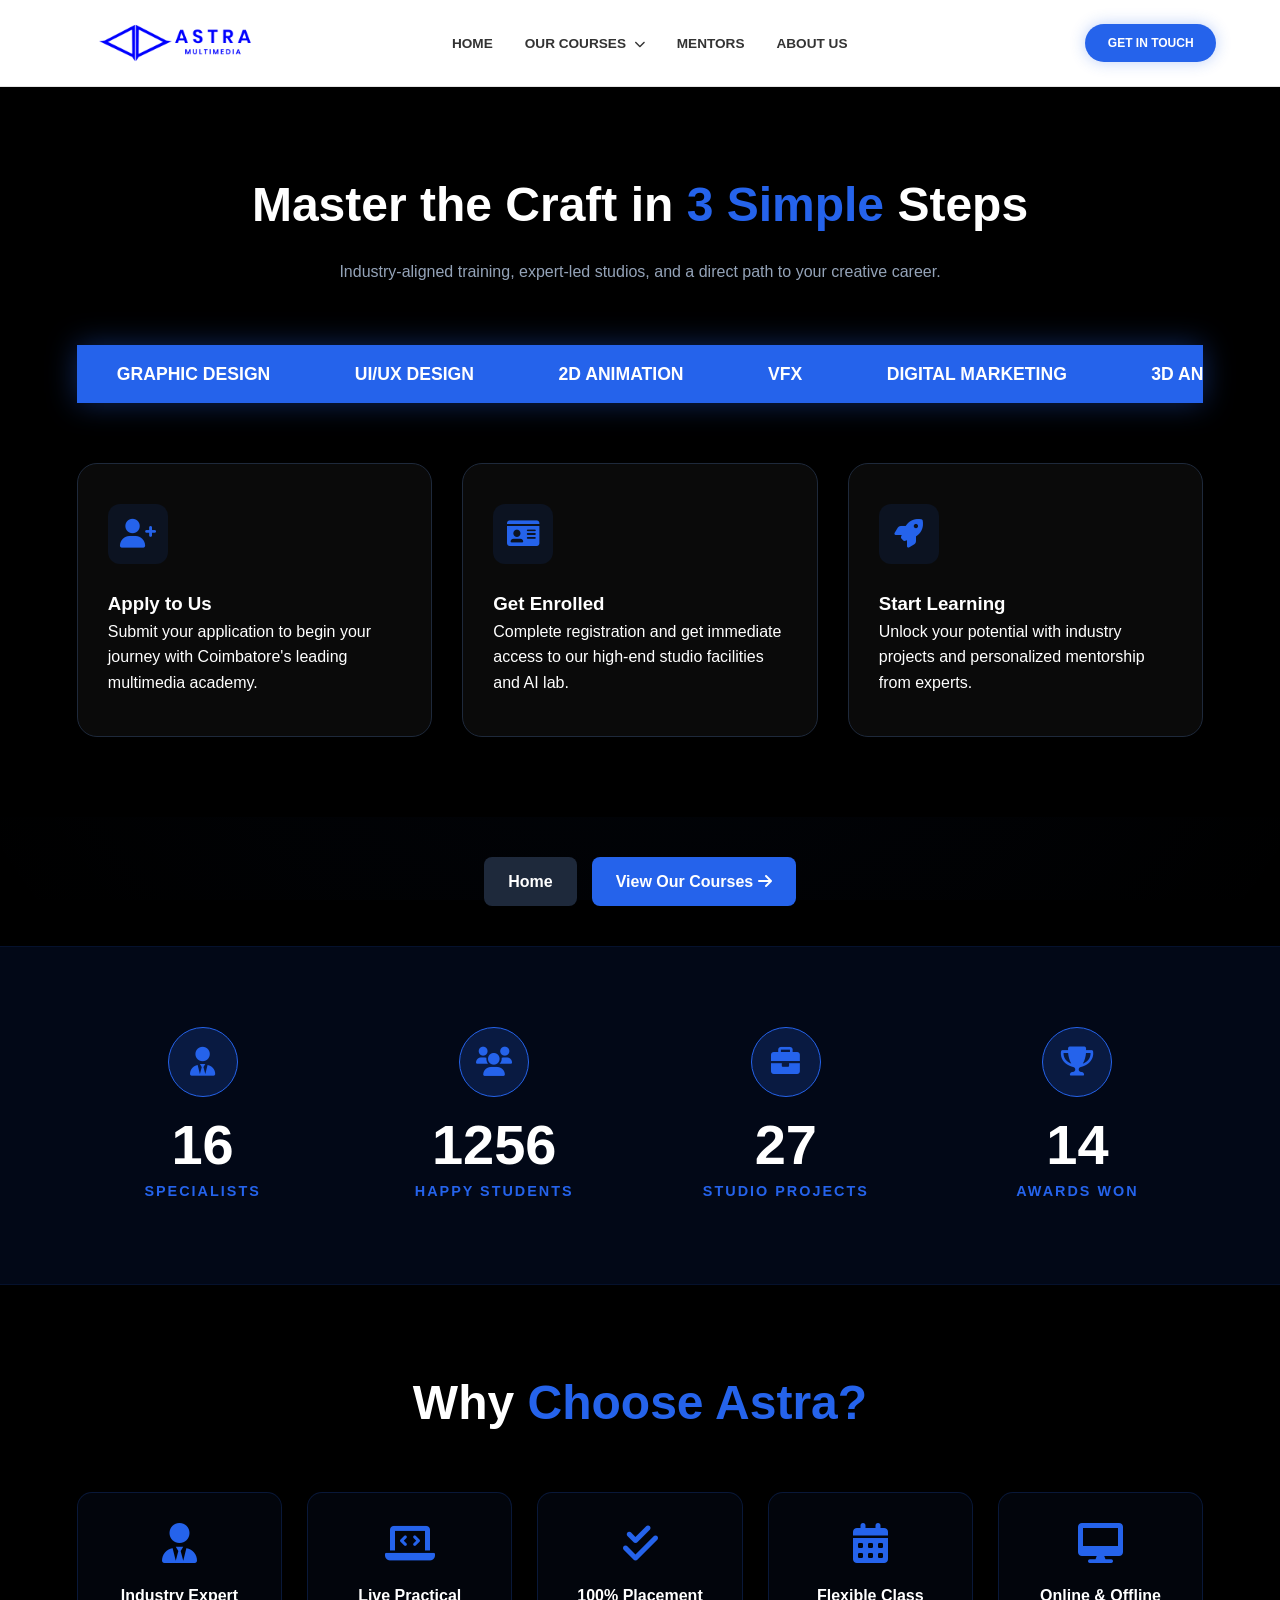
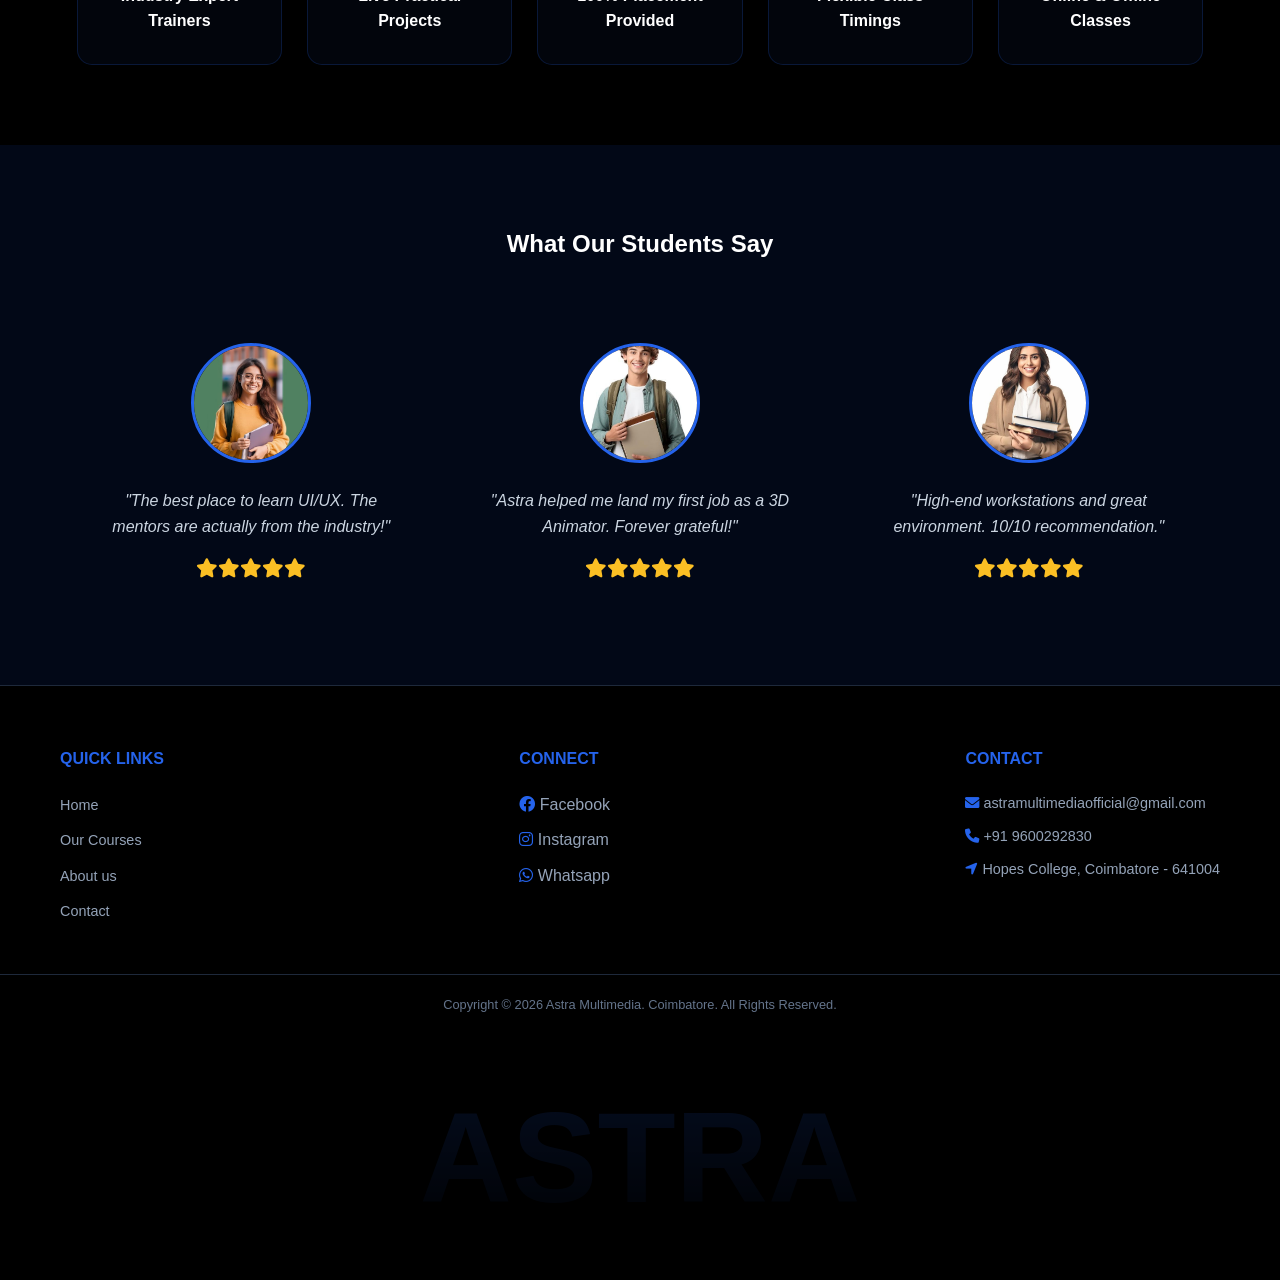
==== commit 5828df72: "Update index.html" ====
--- a/index.html
+++ b/index.html
@@ -284,7 +284,7 @@
     </div>
 
     <nav>
-        <div class="logo"><img src="logo.png" alt="Astra Logo"></div>
+        <div class="logo"><img src="LOGO (2).png" alt="Astra Logo"></div>
         <ul class="nav-links">
             <li><a href="index.html">Home</a></li>
             <li class="dropdown-container">
@@ -536,3 +536,4 @@
 </body>
 </html>
 
+
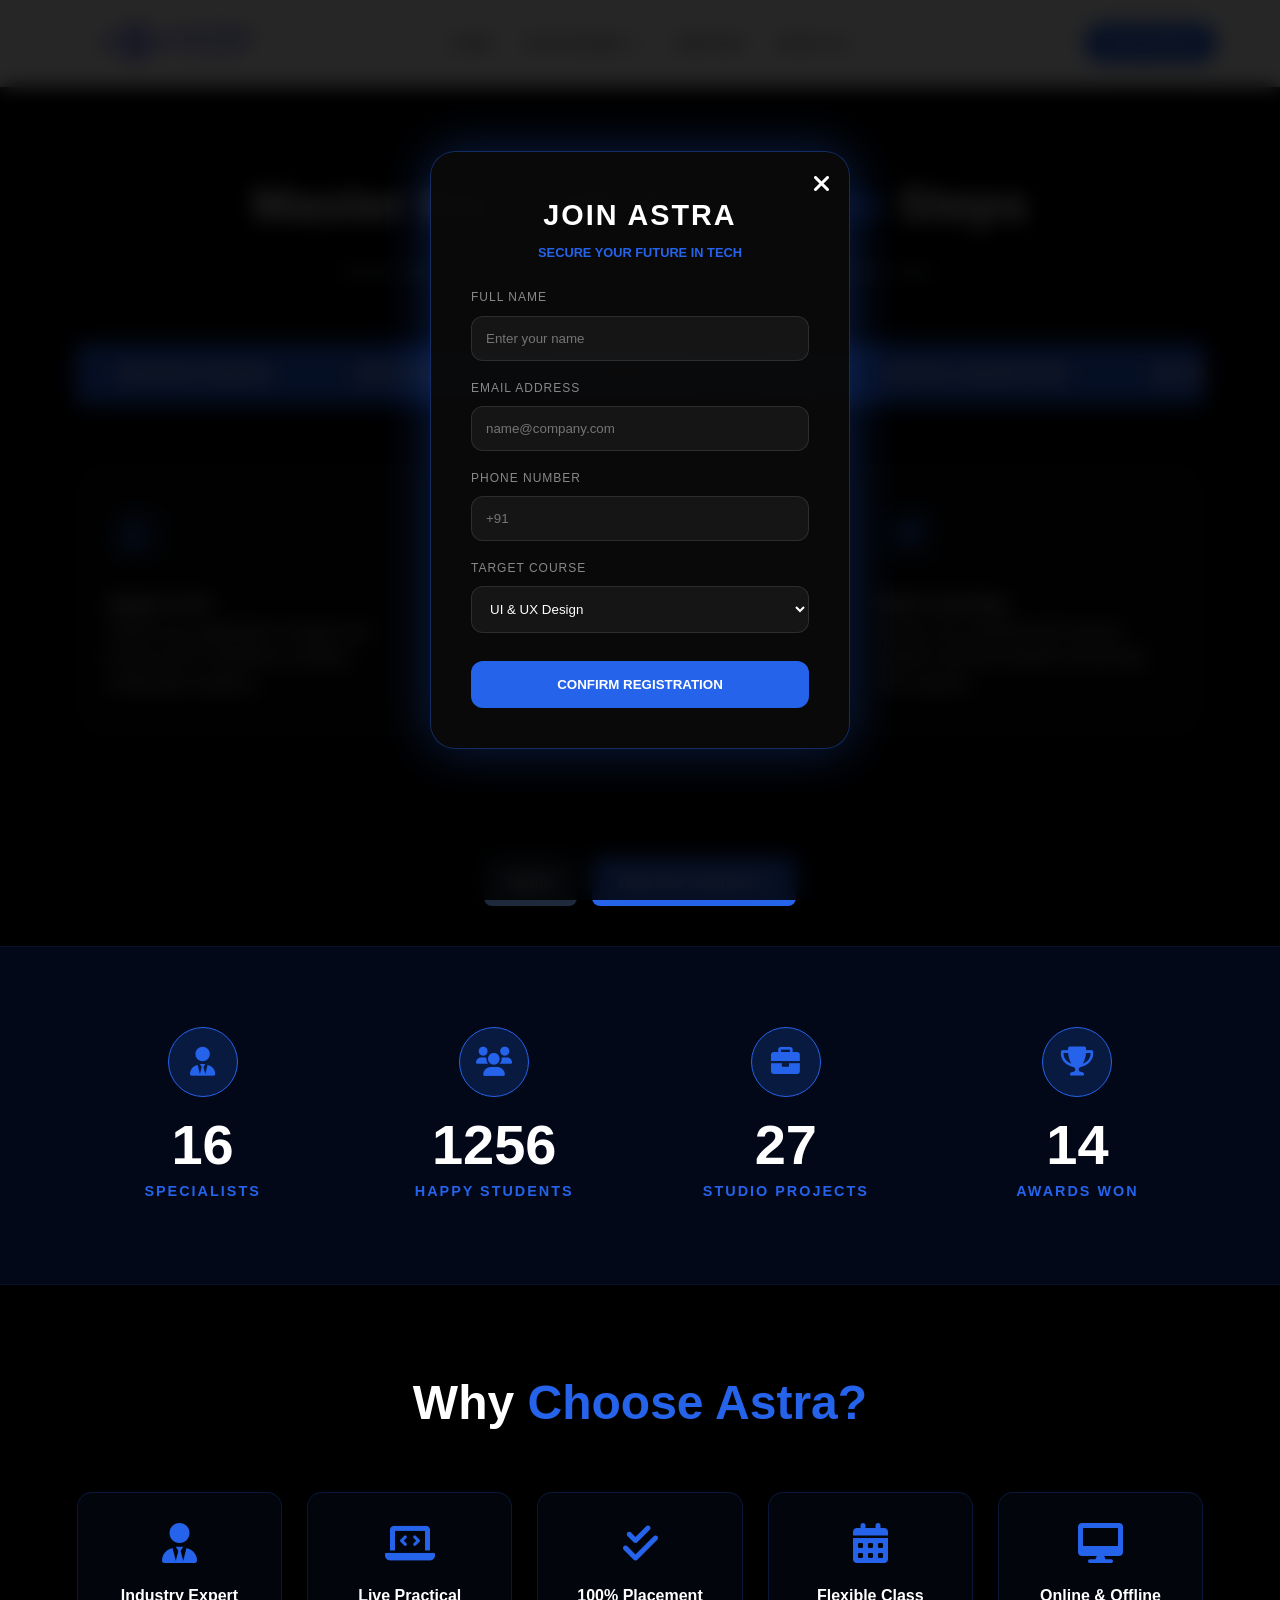
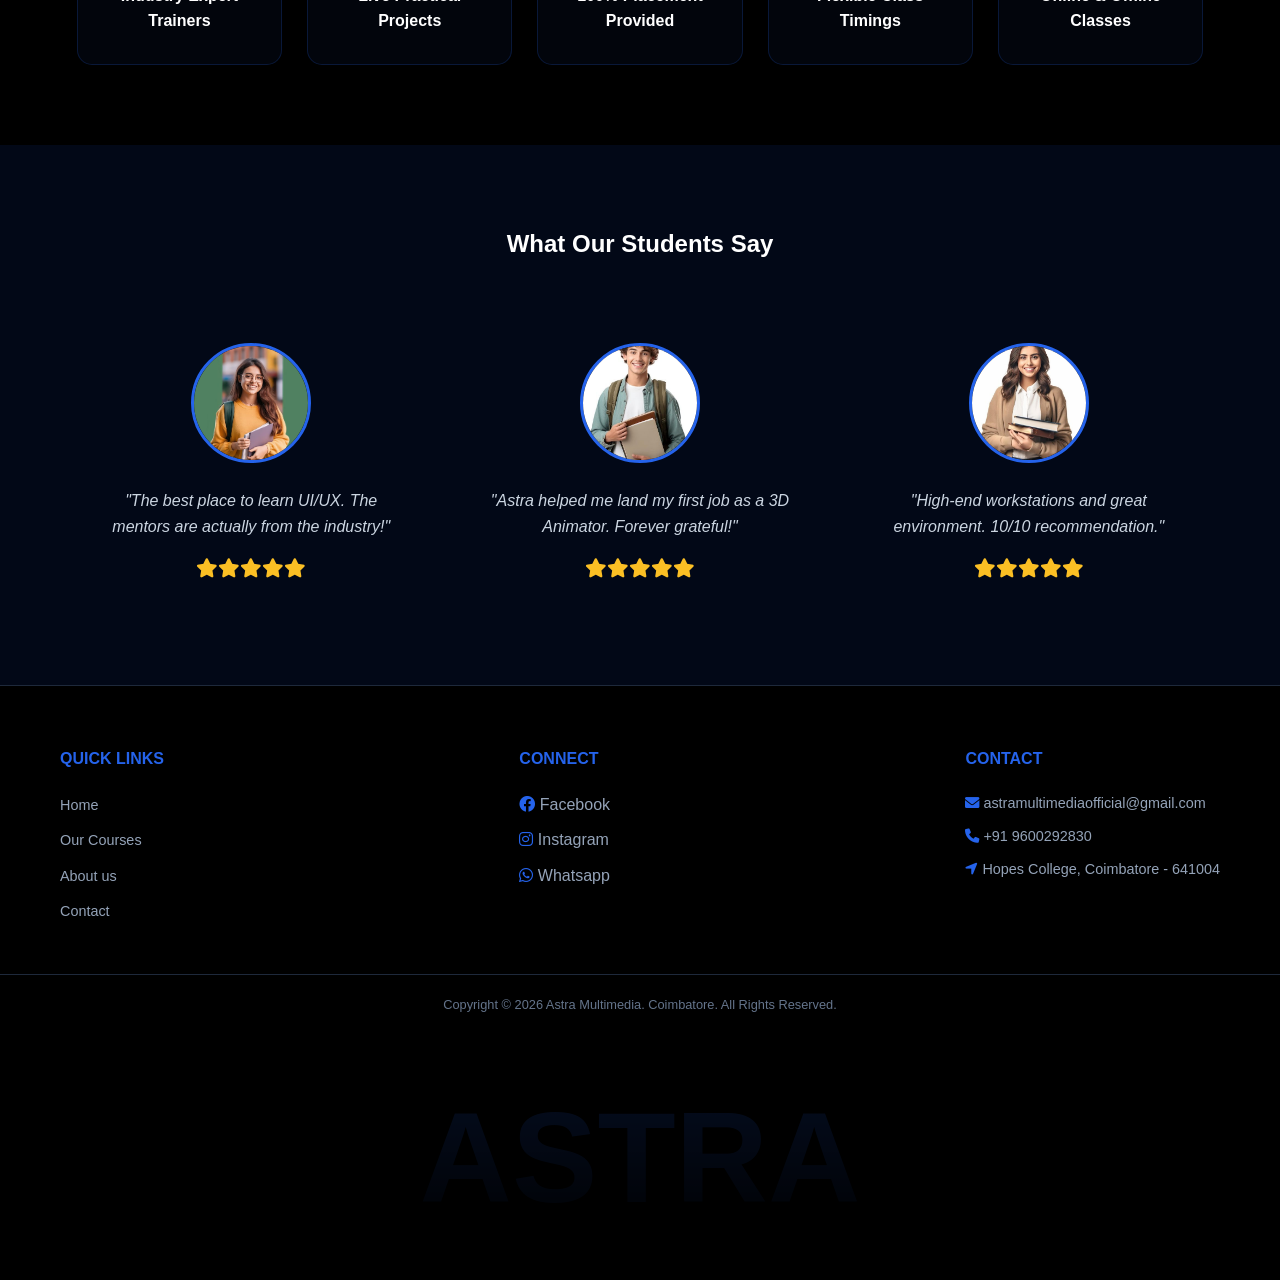
==== commit d4dd52c9: "Update index.html" ====
--- a/index.html
+++ b/index.html
@@ -284,7 +284,7 @@
     </div>
 
     <nav>
-        <div class="logo"><img src="LOGO (2).png" alt="Astra Logo"></div>
+        <div class="logo"><img src="logo.png" alt="Astra Logo"></div>
         <ul class="nav-links">
             <li><a href="index.html">Home</a></li>
             <li class="dropdown-container">
@@ -537,3 +537,4 @@
 </html>
 
 
+
